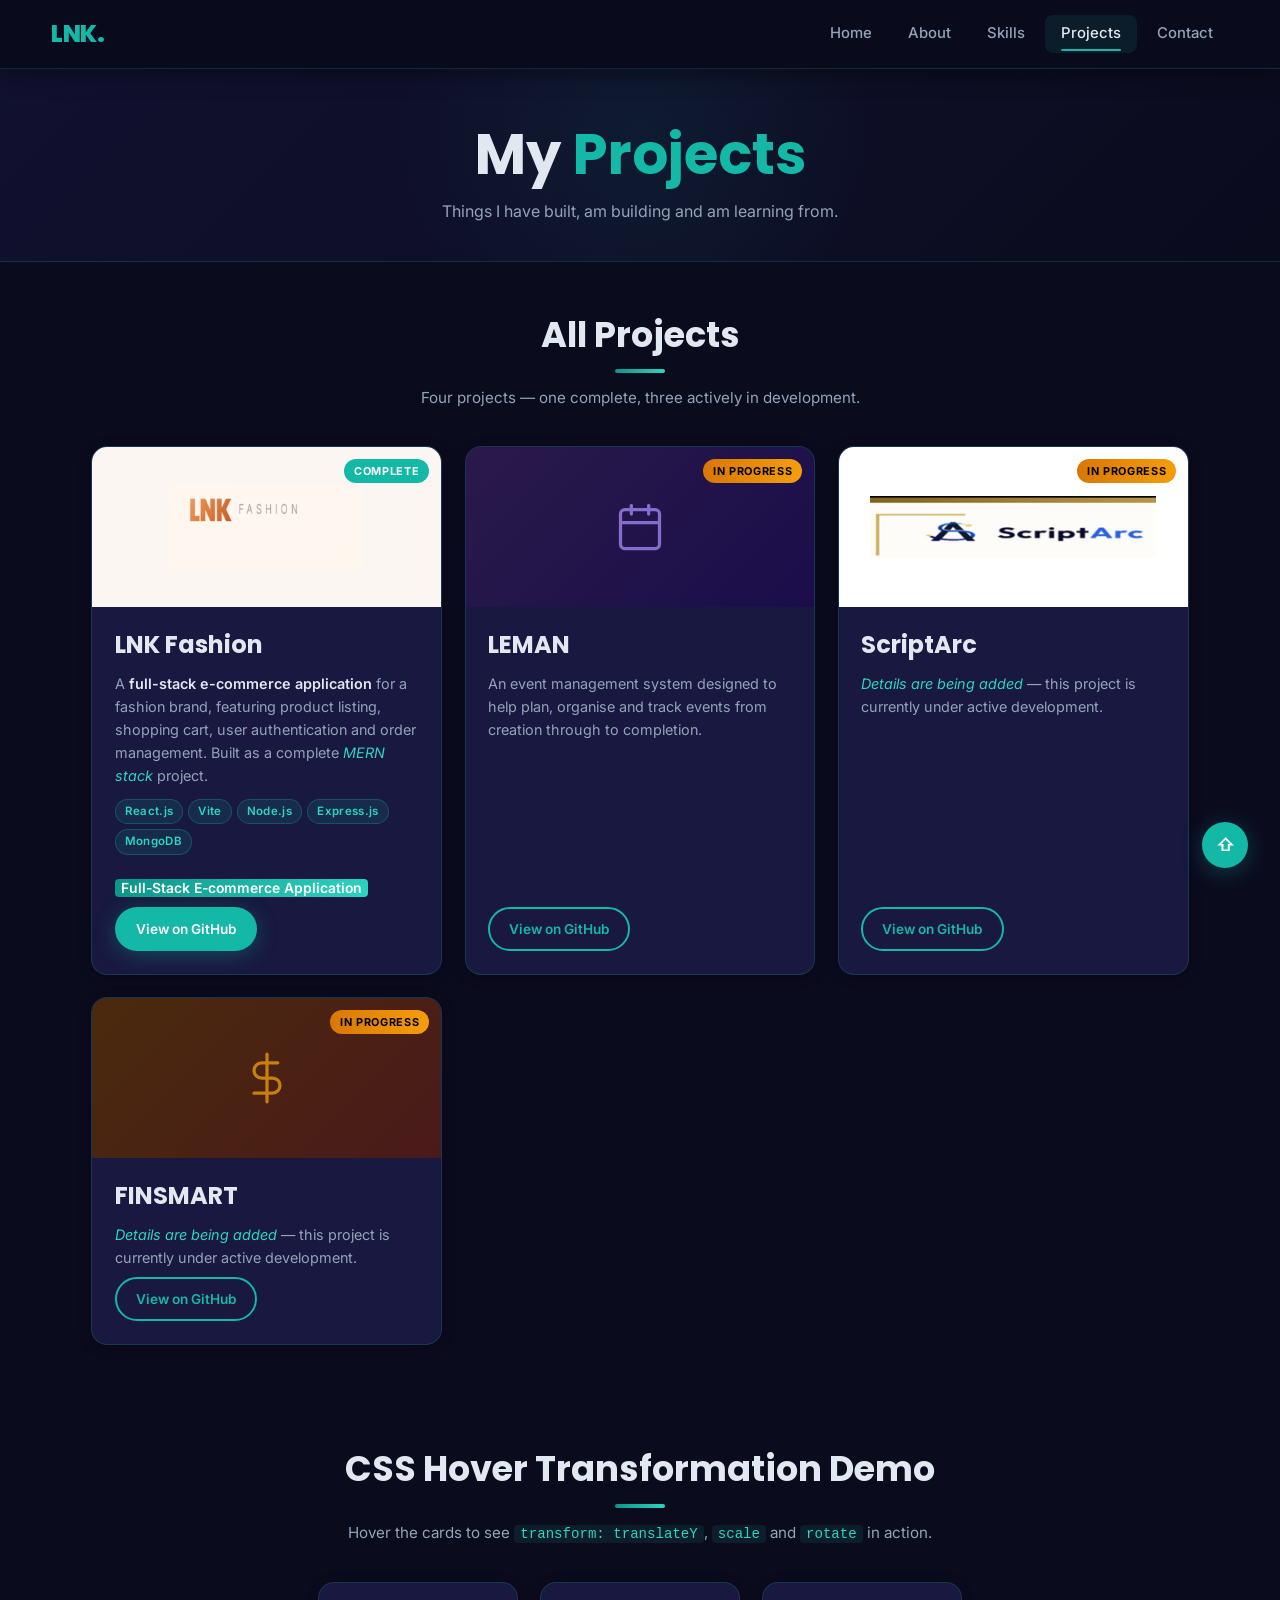
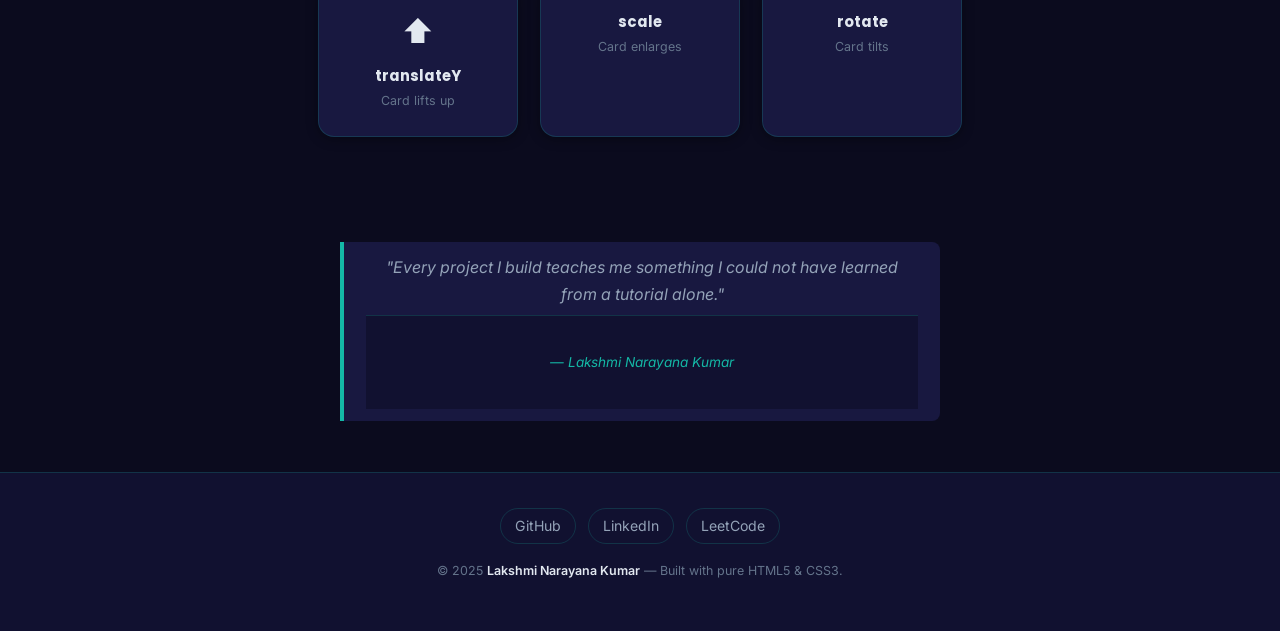
==== projects.html @ a8ada561 "Initial commit - Personal Portfolio" ====
<!DOCTYPE html>
<!-- Topic 1: HTML Structure &mdash; DOCTYPE, lang attribute -->
<html lang="en">
<head>
  <!-- Topic 1: HTML Structure &mdash; meta charset, viewport, title -->
  <meta charset="UTF-8" />
  <meta name="viewport" content="width=device-width, initial-scale=1.0" />
  <meta name="description" content="Projects by Lakshmi Narayana Kumar &mdash; LNK Fashion, LEMAN, ScriptArc, FINSMART." />
  <title>Projects | Lakshmi Narayana Kumar</title>
  <!-- Topic 6: Colors, Fonts &mdash; shared stylesheet with CSS variables & Google Fonts -->
  <link rel="stylesheet" href="css/style.css" />
</head>

<body id="top">

  <!-- Scroll progress bar (cinematic upgrade) -->
  <div class="scroll-progress-bar" id="scrollBar" aria-hidden="true"></div>

  <!-- Topic 1: HTML Structure &mdash; semantic <header> -->
  <!-- Topic 9: Navigation Bar &mdash; sticky, hover, active-page highlight -->
  <header>
    <nav class="navbar" role="navigation" aria-label="Main navigation">
      <a href="index.html" class="nav-logo">LNK.</a>
      <ul class="nav-links">
        <li><a href="index.html">Home</a></li>
        <li><a href="about.html">About</a></li>
        <li><a href="skills.html">Skills</a></li>
        <li><a href="projects.html" class="active" aria-current="page">Projects</a></li>
        <li><a href="contact.html">Contact</a></li>
      </ul>
    </nav>
  </header>

  <!-- Topic 1: HTML Structure &mdash; semantic <main> -->
  <main>

    <!-- Topic 13: CSS Animations &mdash; fade-in page hero -->
    <section class="page-hero" aria-label="Page heading">
      <!-- Topic 2: Headings &mdash; h1 -->
      <h1>My <span style="color:var(--accent);">Projects</span></h1>
      <p style="color:var(--text-secondary); max-width:500px; margin:0.5rem auto 0;">
        Things I have built, am building and am learning from.
      </p>
    </section>

    <!-- ============================================================
         Topic 10: CSS Layouts &mdash; CSS Grid for project cards
         Topic 7: Box Model &mdash; margin, padding, border, box-sizing
         Topic 11: Borders & Backgrounds &mdash; card styling, gradients
         Topic 12: Transformations & Transitions &mdash; card hover lift/scale/rotate
         Topic 8: Positioning &mdash; absolutely positioned badges
         Topic 5: Images & Multimedia &mdash; project images with alt text
         ============================================================ -->
    <section class="section" aria-labelledby="projects-heading">
      <div class="section-title">
        <!-- Topic 2: Headings &mdash; h2 -->
        <h2 id="projects-heading">All Projects</h2>
        <span class="title-bar"></span>
        <p>Four projects &mdash; one complete, three actively in development.</p>
      </div>

      <!-- Topic 10: CSS Grid &mdash; project cards -->
      <div class="projects-grid">

        <!-- ── Project 1: LNK Fashion ─────────────────────────── -->
        <!-- Topic 4: Links &mdash; id anchor for direct link from Home page -->
        <article class="project-card" id="lnk-fashion" aria-labelledby="p1-title">

          <!-- Topic 8: Positioning &mdash; position: absolute badge -->
          <span class="badge">Complete</span>

          <!-- Topic 5: Images & Multimedia &mdash; project image with alt text -->
          <!-- Topic 11: Backgrounds &mdash; LNK Fashion logo -->
          <div class="project-img-wrap bg-lnk"
               role="img"
               aria-label="LNK Fashion e-commerce project illustration">
            <img src="images/projects/lnk-fashion.png" alt="LNK Fashion Logo" class="project-logo-img" />
          </div>

          <div class="project-body">
            <!-- Topic 2: Headings &mdash; h3 card title -->
            <h3 id="p1-title">LNK Fashion</h3>

            <!-- Topic 2: Text Formatting &mdash; <strong>, <em> -->
            <p>
              A <strong>full-stack e-commerce application</strong> for a fashion
              brand, featuring product listing, shopping cart, user
              authentication and order management. Built as a complete
              <em>MERN stack</em> project.
            </p>

            <!-- Tech stack tags -->
            <div class="project-tags">
              <span class="tag">React.js</span>
              <span class="tag">Vite</span>
              <span class="tag">Node.js</span>
              <span class="tag">Express.js</span>
              <span class="tag">MongoDB</span>
            </div>

            <!-- Topic 2: Text Formatting &mdash; <mark> -->
            <p style="font-size:0.87rem; color:var(--text-muted); margin-top:0.6rem;">
              <mark>Full-Stack E-commerce Application</mark>
            </p>

            <!-- Topic 4: Links &mdash; external GitHub link -->
            <a href="https://github.com/lakshminarayanankumar7-alt"
               target="_blank"
               rel="noopener noreferrer"
               class="btn btn-primary"
               style="font-size:0.85rem; padding:0.55rem 1.2rem; margin-top:auto;">
               View on GitHub
            </a>
          </div>
        </article>

        <!-- ── Project 2: LEMAN ───────────────────────────────── -->
        <article class="project-card" id="leman" aria-labelledby="p2-title">

          <!-- Topic 8: Absolute badge &mdash; "In Progress" -->
          <span class="badge badge-progress">In Progress</span>

          <!-- Topic 5: project image with alt text, gradient placeholder -->
          <div class="project-img-wrap grad-2"
               role="img"
               aria-label="LEMAN event management system illustration">
            <!-- calendar SVG icon -->
            <svg xmlns="http://www.w3.org/2000/svg" viewBox="0 0 24 24" fill="none"
                 stroke="#a78bfa" stroke-width="1.5" stroke-linecap="round"
                 stroke-linejoin="round" width="52" height="52" aria-hidden="true">
              <rect x="3" y="4" width="18" height="18" rx="2" ry="2"/>
              <line x1="16" y1="2" x2="16" y2="6"/>
              <line x1="8" y1="2" x2="8" y2="6"/>
              <line x1="3" y1="10" x2="21" y2="10"/>
            </svg>
          </div>

          <div class="project-body">
            <!-- Topic 2: Headings &mdash; h3 -->
            <h3 id="p2-title">LEMAN</h3>
            <p>
              An event management system designed to help plan, organise and
              track events from creation through to completion.
            </p>

            <!-- Topic 4: Links &mdash; external GitHub link -->
            <a href="https://github.com/lakshminarayanankumar7-alt"
               target="_blank"
               rel="noopener noreferrer"
               class="btn btn-outline"
               style="font-size:0.85rem; padding:0.55rem 1.2rem; margin-top:auto;">
               View on GitHub
            </a>
          </div>
        </article>

        <!-- ── Project 3: ScriptArc ───────────────────────────── -->
        <article class="project-card" id="scriptarc" aria-labelledby="p3-title">

          <!-- Topic 8: Absolute badge &mdash; "In Progress" -->
          <span class="badge badge-progress">In Progress</span>

          <!-- Topic 5: project image with alt text, ScriptArc logo -->
          <div class="project-img-wrap bg-scriptarc"
               role="img"
               aria-label="ScriptArc project illustration">
            <img src="images/projects/scriptarc.png" alt="ScriptArc Logo" class="project-logo-img" />
          </div>

          <div class="project-body">
            <!-- Topic 2: Headings &mdash; h3 -->
            <h3 id="p3-title">ScriptArc</h3>
            <!-- Topic 2: Text Formatting &mdash; <em> -->
            <p>
              <em>Details are being added</em> &mdash; this project is currently
              under active development.
            </p>

            <!-- Topic 4: Links &mdash; external GitHub link -->
            <a href="https://github.com/lakshminarayanankumar7-alt"
               target="_blank"
               rel="noopener noreferrer"
               class="btn btn-outline"
               style="font-size:0.85rem; padding:0.55rem 1.2rem; margin-top:auto;">
               View on GitHub
            </a>
          </div>
        </article>

        <!-- ── Project 4: FINSMART ───────────────────────────── -->
        <article class="project-card" id="finsmart" aria-labelledby="p4-title">

          <!-- Topic 8: Absolute badge &mdash; "In Progress" -->
          <span class="badge badge-progress">In Progress</span>

          <!-- Topic 5: project image with alt text, gradient placeholder -->
          <div class="project-img-wrap grad-4"
               role="img"
               aria-label="FINSMART project illustration">
            <!-- finance / dollar SVG icon -->
            <svg xmlns="http://www.w3.org/2000/svg" viewBox="0 0 24 24" fill="none"
                 stroke="#f59e0b" stroke-width="1.5" stroke-linecap="round"
                 stroke-linejoin="round" width="52" height="52" aria-hidden="true">
              <line x1="12" y1="1" x2="12" y2="23"/>
              <path d="M17 5H9.5a3.5 3.5 0 0 0 0 7h5a3.5 3.5 0 0 1 0 7H6"/>
            </svg>
          </div>

          <div class="project-body">
            <!-- Topic 2: Headings &mdash; h3 -->
            <h3 id="p4-title">FINSMART</h3>
            <p>
              <em>Details are being added</em> &mdash; this project is currently
              under active development.
            </p>

            <!-- Topic 4: Links &mdash; external GitHub link -->
            <a href="https://github.com/lakshminarayanankumar7-alt"
               target="_blank"
               rel="noopener noreferrer"
               class="btn btn-outline"
               style="font-size:0.85rem; padding:0.55rem 1.2rem; margin-top:auto;">
               View on GitHub
            </a>
          </div>
        </article>

      </div><!-- end .projects-grid -->
    </section>

    <!-- ============================================================
         Topic 12: Transformations &mdash; hover demo section
         ============================================================ -->
    <section class="section" aria-labelledby="transform-heading">
      <div class="section-title">
        <!-- Topic 2: Headings &mdash; h2 -->
        <h2 id="transform-heading">CSS Hover Transformation Demo</h2>
        <span class="title-bar"></span>
        <p>
          Hover the cards to see
          <code>transform: translateY</code>,
          <code>scale</code> and <code>rotate</code> in action.
        </p>
      </div>

      <!-- Topic 10: Flexbox demo row -->
      <div style="display:flex; gap:1.4rem; flex-wrap:wrap; justify-content:center; margin-bottom:2rem;">

        <!-- Topic 12: translateY demo -->
        <div class="card" tabindex="0"
             style="width:200px; text-align:center; cursor:default;
                    transition: transform 0.3s ease, box-shadow 0.3s ease;"
             onmouseover="this.style.transform='translateY(-14px)'; this.style.boxShadow='0 20px 40px rgba(20,184,166,0.4)'"
             onmouseout="this.style.transform=''; this.style.boxShadow=''">
          <span style="font-size:2rem;">⬆</span>
          <!-- Topic 2: Headings &mdash; h5 -->
          <h5 style="margin-top:0.5rem;">translateY</h5>
          <!-- Topic 2: Text Formatting &mdash; <small> -->
          <small style="color:var(--text-muted);">Card lifts up</small>
        </div>

        <!-- Topic 12: scale demo -->
        <div class="card" tabindex="0"
             style="width:200px; text-align:center; cursor:default;
                    transition: transform 0.3s ease, box-shadow 0.3s ease;"
             onmouseover="this.style.transform='scale(1.1)'; this.style.boxShadow='0 20px 40px rgba(20,184,166,0.4)'"
             onmouseout="this.style.transform=''; this.style.boxShadow=''">
          <span style="font-size:2rem;"></span>
          <h5 style="margin-top:0.5rem;">scale</h5>
          <small style="color:var(--text-muted);">Card enlarges</small>
        </div>

        <!-- Topic 12: rotate demo -->
        <div class="card" tabindex="0"
             style="width:200px; text-align:center; cursor:default;
                    transition: transform 0.3s ease, box-shadow 0.3s ease;"
             onmouseover="this.style.transform='rotate(-4deg) scale(1.05)'; this.style.boxShadow='0 20px 40px rgba(20,184,166,0.4)'"
             onmouseout="this.style.transform=''; this.style.boxShadow=''">
          <span style="font-size:2rem;"></span>
          <h5 style="margin-top:0.5rem;">rotate</h5>
          <small style="color:var(--text-muted);">Card tilts</small>
        </div>

      </div>
    </section>

    <!-- ============================================================
         Topic 2: Text Formatting &mdash; blockquote
         ============================================================ -->
    <section class="section" aria-label="Project closing note" style="padding-top:0;">
      <!-- Topic 2: Text Formatting &mdash; blockquote on projects page -->
      <blockquote style="max-width:600px; margin:0 auto; text-align:center;">
        "Every project I build teaches me something I could not have learned
         from a tutorial alone."
        <footer>&mdash; Lakshmi Narayana Kumar</footer>
      </blockquote>
    </section>

  </main><!-- end main -->

  <!-- Topic 1: HTML Structure &mdash; semantic <footer> -->
  <!-- Topic 4: Links &mdash; external links with target="_blank" rel="noopener" -->
  <footer>
    <div class="footer-links">
      <a href="https://github.com/lakshminarayanankumar7-alt"
         target="_blank" rel="noopener noreferrer"> GitHub</a>
      <a href="https://www.linkedin.com/in/lakshmi-narayanan-kumar-5279a4340/"
         target="_blank" rel="noopener noreferrer"> LinkedIn</a>
      <a href="https://leetcode.com/u/Lakshmi_Narayana_Kumar/"
         target="_blank" rel="noopener noreferrer"> LeetCode</a>
    </div>
    <!-- Topic 2: Text Formatting &mdash; <small>, <strong> -->
    <p>
      <small>&copy; 2025 <strong>Lakshmi Narayana Kumar</strong>
      &mdash; Built with pure HTML5 &amp; CSS3.</small>
    </p>
  </footer>

  <!-- Topic 4: Links &mdash; in-page anchor Back to top -->
  <!-- Topic 8: Positioning &mdash; position: fixed -->
  <a href="#top" class="back-to-top" aria-label="Back to top" title="Back to top">&#8679;</a>

  <!-- Scroll progress bar script -->
  <script>
    (function () {
      var scrollBar = document.getElementById('scrollBar');
      function updateProgress() {
        var scrollTop = window.scrollY || document.documentElement.scrollTop;
        var docH = document.documentElement.scrollHeight - window.innerHeight;
        if (scrollBar) scrollBar.style.width = (docH > 0 ? (scrollTop / docH) * 100 : 0) + '%';
      }
      window.addEventListener('scroll', updateProgress, { passive: true });
      updateProgress();
    })();
  </script>

</body>
</html>
---- css/style.css ----
/* ============================================================
   PORTFOLIO - Lakshmi Narayana Kumar
   Single shared stylesheet for all 5 pages.
   Each section header maps to one of the 14 required topics.
   All special characters use HTML entities - no raw emoji bytes.
   ============================================================ */

/* ============================================================
   Topic 6: Colors, Fonts, Backgrounds
   - CSS custom properties (palette), Google Fonts import
   ============================================================ */
@import url('https://fonts.googleapis.com/css2?family=Poppins:wght@300;400;500;600;700;800&family=Inter:wght@300;400;500;600&display=swap');

:root {
  /* --- Colour Palette --- */
  --bg-primary:    #0b0b1e;
  --bg-secondary:  #111130;
  --bg-card:       #181840;
  --bg-card-hover: #1e1e4a;

  /* Accent: Teal */
  --accent:        #14b8a6;
  --accent-light:  #2dd4bf;
  --accent-dark:   #0d9488;
  --accent-glow:   rgba(20, 184, 166, 0.30);
  --accent-glow2:  rgba(20, 184, 166, 0.10);

  /* Text */
  --text-primary:   #e2e8f0;
  --text-secondary: #94a3b8;
  --text-muted:     #64748b;

  /* Borders & Shadows */
  --border:         rgba(20, 184, 166, 0.20);
  --border-hover:   rgba(20, 184, 166, 0.55);
  --shadow-sm:      0 2px 12px rgba(0, 0, 0, 0.35);
  --shadow-md:      0 8px 32px rgba(0, 0, 0, 0.45);
  --shadow-lg:      0 20px 60px rgba(0, 0, 0, 0.55);
  --shadow-accent:  0 0 32px var(--accent-glow);

  /* Spacing scale - tighter than before for better flow */
  --sp-xs:  0.4rem;
  --sp-sm:  0.75rem;
  --sp-md:  1.4rem;
  --sp-lg:  2.2rem;
  --sp-xl:  3.2rem;

  /* Radii */
  --r-sm:   8px;
  --r-md:   16px;
  --r-lg:   24px;
  --r-pill: 50px;
  --r-full: 50%;

  /* Transitions */
  --tr-fast: 0.20s ease;
  --tr-med:  0.35s ease;
  --tr-slow: 0.55s ease;

  /* Typography */
  --font-heading: 'Poppins', 'Segoe UI', Arial, sans-serif;
  --font-body:    'Inter',   'Segoe UI', Arial, sans-serif;
}

/* ============================================================
   Topic 7: Margins, Padding, Box Model
   - Global reset with box-sizing: border-box
   ============================================================ */
*,
*::before,
*::after {
  box-sizing: border-box; /* Topic 7: box-sizing border-box on every element */
  margin:  0;
  padding: 0;
}

html {
  scroll-behavior: smooth;
  font-size: 16px;
}

body {
  font-family: var(--font-body);
  background-color: var(--bg-primary);
  color: var(--text-primary);
  line-height: 1.7;
  min-height: 100vh;
  overflow-x: hidden;
}

/* ============================================================
   Topic 2: Headings, Paragraphs, Text Formatting
   ============================================================ */
h1, h2, h3, h4, h5, h6 {
  font-family: var(--font-heading);
  font-weight: 700;
  line-height: 1.25;
  color: var(--text-primary);
}

/* h1-h6 fluid sizes */
h1 { font-size: clamp(2.0rem, 5vw, 3.5rem); }
h2 { font-size: clamp(1.5rem, 3vw, 2.2rem); }
h3 { font-size: clamp(1.1rem, 2.2vw, 1.5rem); }
h4 { font-size: 1.05rem; }
h5 { font-size: 0.93rem; }
h6 { font-size: 0.80rem; color: var(--text-secondary); }

p  { margin-bottom: var(--sp-sm); color: var(--text-secondary); }
a  { color: var(--accent); text-decoration: none; transition: color var(--tr-fast); }
a:hover { color: var(--accent-light); }

/* Text formatting tags */
strong { color: var(--text-primary); font-weight: 600; }
em     { color: var(--accent-light); font-style: italic; }

mark {
  background: linear-gradient(120deg, var(--accent-dark) 0%, var(--accent-light) 100%);
  color: #fff;
  padding: 1px 6px;
  border-radius: 4px;
  font-weight: 600;
}

small { font-size: 0.78rem; color: var(--text-muted); }
sub, sup { font-size: 0.72rem; color: var(--text-secondary); }

blockquote {
  border-left: 4px solid var(--accent);
  margin: var(--sp-md) 0;
  padding: var(--sp-sm) var(--sp-md);
  background: var(--bg-card);
  border-radius: 0 var(--r-sm) var(--r-sm) 0;
  color: var(--text-secondary);
  font-style: italic;
}
blockquote footer { font-size: 0.85rem; margin-top: 6px; color: var(--accent); }

code {
  font-family: 'Courier New', monospace;
  font-size: 0.88rem;
  color: var(--accent-light);
  background: rgba(20,184,166,0.1);
  padding: 1px 6px;
  border-radius: 4px;
}

/* ============================================================
   Topic 9: Navigation Bar
   - Sticky, Flexbox layout, hover effects, active-page highlight
   ============================================================ */
.navbar {
  position: sticky;          /* Topic 8: position sticky */
  top: 0;
  z-index: 1000;
  display: flex;             /* Topic 10: Flexbox for navbar */
  align-items: center;
  justify-content: space-between;
  padding: 0.85rem var(--sp-xl);
  background: rgba(11, 11, 30, 0.92);
  backdrop-filter: blur(16px);
  -webkit-backdrop-filter: blur(16px);
  border-bottom: 1px solid var(--border);
  box-shadow: 0 2px 24px rgba(0,0,0,0.5);
}

.nav-logo {
  font-family: var(--font-heading);
  font-size: 1.5rem;
  font-weight: 800;
  color: var(--accent);
  letter-spacing: -0.5px;
  transition: color var(--tr-fast);
}
.nav-logo:hover { color: var(--accent-light); }

.nav-links {
  display: flex;             /* Topic 10: Flexbox in nav */
  list-style: none;
  gap: 4px;
  align-items: center;
}

.nav-links a {
  display: inline-block;
  color: var(--text-secondary);
  font-size: 0.93rem;
  font-weight: 500;
  padding: 0.42rem 1rem;
  border-radius: var(--r-sm);
  position: relative;        /* Topic 8: position relative for underline */
  transition: color var(--tr-fast), background var(--tr-fast);
}

/* Underline slide-in on hover */
.nav-links a::after {
  content: '';
  position: absolute;        /* Topic 8: position absolute pseudo-element */
  bottom: 2px;
  left: 50%;
  transform: translateX(-50%);
  width: 0;
  height: 2px;
  background: var(--accent);
  border-radius: 2px;
  transition: width var(--tr-med);
}

.nav-links a:hover,
.nav-links a.active {
  color: var(--text-primary);
  background: rgba(20, 184, 166, 0.10);
}

.nav-links a:hover::after,
.nav-links a.active::after {
  width: 65%;
}

/* ============================================================
   Topic 10 & 13: CSS Layouts (Flexbox) + CSS Animations
   - Hero section -- reduced min-height for better page flow
   ============================================================ */
.hero {
  display: flex;             /* Topic 10: Flexbox hero */
  align-items: center;
  justify-content: space-between;
  gap: var(--sp-xl);
  min-height: 88vh;          /* Reduced from 100vh to avoid excessive space */
  padding: var(--sp-xl);
  /* Topic 6: gradient hero background */
  background:
    radial-gradient(ellipse 85% 60% at 50% -5%, rgba(20,184,166,0.14) 0%, transparent 65%),
    linear-gradient(145deg, var(--bg-primary) 0%, #0d0d26 100%);
  position: relative;
  overflow: hidden;
}

/* Decorative floating orb (Topic 11: background gradient) */
.hero::before {
  content: '';
  position: absolute;        /* Topic 8: position absolute */
  width: 480px;
  height: 480px;
  border-radius: var(--r-full);
  background: radial-gradient(circle, rgba(20,184,166,0.07) 0%, transparent 70%);
  top: -120px;
  right: -60px;
  pointer-events: none;
  animation: pulse-orb 6s ease-in-out infinite; /* Topic 13: animation */
}

.hero-text {
  flex: 1;
  max-width: 580px;
}

.hero-greeting {
  display: inline-flex;
  align-items: center;
  gap: 8px;
  font-size: 0.95rem;
  color: var(--accent);
  font-weight: 600;
  letter-spacing: 0.15em;
  text-transform: uppercase;
  margin-bottom: var(--sp-sm);
  animation: fade-in-up 0.7s ease both; /* Topic 13 */
}

.hero-title {
  font-size: clamp(2.1rem, 5vw, 3.5rem);
  font-weight: 800;
  line-height: 1.1;
  margin-bottom: var(--sp-sm);
}

/* Topic 13: Animated name highlight */
.hero-title .name-hl {
  display: block;
  background: linear-gradient(135deg, var(--accent) 0%, #67e8f9 100%);
  -webkit-background-clip: text;
  -webkit-text-fill-color: transparent;
  background-clip: text;
  animation: fade-in-up 0.8s ease 0.25s both; /* Topic 13 */
}

.hero-role {
  font-size: clamp(0.93rem, 2vw, 1.15rem);
  color: var(--text-secondary);
  margin-bottom: var(--sp-lg);
  animation: fade-in-up 0.8s ease 0.45s both; /* Topic 13 */
}
.hero-role span { color: var(--accent-light); font-weight: 600; }

.hero-buttons {
  display: flex;             /* Topic 10: Flexbox */
  gap: var(--sp-sm);
  flex-wrap: wrap;
  animation: fade-in-up 0.8s ease 0.65s both; /* Topic 13 */
}

/* ============================================================
   Buttons - Topic 12: Transitions & Transformations
   ============================================================ */
.btn {
  display: inline-flex;
  align-items: center;
  gap: 8px;
  padding: 0.72rem 1.75rem;
  border-radius: var(--r-pill);
  font-family: var(--font-body);
  font-size: 0.93rem;
  font-weight: 600;
  cursor: pointer;
  border: 2px solid transparent;
  text-decoration: none;
  transition: all var(--tr-med); /* Topic 12 */
  white-space: nowrap;
}

.btn-primary {
  background: var(--accent);
  color: #fff;
  box-shadow: 0 4px 22px var(--accent-glow);
}
.btn-primary:hover {
  background: var(--accent-light);
  color: #fff;
  transform: translateY(-3px); /* Topic 12: translateY */
  box-shadow: 0 8px 32px var(--accent-glow);
}

.btn-outline {
  background: transparent;
  color: var(--accent);
  border-color: var(--accent);
}
.btn-outline:hover {
  background: var(--accent);
  color: #fff;
  transform: translateY(-3px); /* Topic 12 */
  box-shadow: 0 8px 32px var(--accent-glow);
}

/* ============================================================
   Topic 5: Images & Multimedia
   - Profile photo: round, framed, floating animation
   ============================================================ */
.hero-photo {
  flex-shrink: 0;
  animation: fade-in-up 0.8s ease 0.15s both; /* Topic 13 */
}

.profile-ring {
  position: relative;        /* Topic 8: position relative */
  width: 300px;
  height: 300px;
  display: flex;
  align-items: center;
  justify-content: center;
}

/* Spinning conic-gradient ring (Topic 13: animation) */
.profile-ring::before {
  content: '';
  position: absolute;        /* Topic 8: absolute */
  inset: -5px;
  border-radius: var(--r-full);
  background: conic-gradient(var(--accent), #67e8f9, var(--accent-dark), var(--accent));
  animation: spin-ring 7s linear infinite; /* Topic 13 */
  z-index: 0;
}

/* Glow layer (Topic 11: box-shadow) */
.profile-ring::after {
  content: '';
  position: absolute;        /* Topic 8: absolute */
  inset: -5px;
  border-radius: var(--r-full);
  box-shadow: 0 0 48px var(--accent-glow), 0 0 96px rgba(20,184,166,0.15);
  animation: glow-pulse 3s ease-in-out infinite; /* Topic 13 */
  z-index: 0;
}

.profile-img {
  width: 288px;
  height: 288px;
  border-radius: var(--r-full); /* Topic 11: rounded border */
  object-fit: cover;
  object-position: center top;
  position: relative;        /* Topic 8 */
  z-index: 1;
  border: 4px solid var(--bg-primary);
  animation: float 4.5s ease-in-out infinite; /* Topic 13: floating */
}

/* Smaller variant for About page */
.profile-img-sm {
  width: 220px;
  height: 220px;
  border-radius: var(--r-full);
  object-fit: cover;
  object-position: center top;
  border: 3px solid var(--accent);
  box-shadow: var(--shadow-accent);
}

/* ============================================================
   Topic 13: CSS Animations - @keyframes
   ============================================================ */
@keyframes fade-in-up {
  from { opacity: 0; transform: translateY(28px); }
  to   { opacity: 1; transform: translateY(0);    }
}

@keyframes float {
  0%, 100% { transform: translateY(0px);   }
  50%       { transform: translateY(-16px); }
}

@keyframes glow-pulse {
  0%, 100% { opacity: 0.5; transform: scale(1);    }
  50%       { opacity: 1;   transform: scale(1.04); }
}

@keyframes spin-ring {
  to { transform: rotate(360deg); }
}

@keyframes pulse-orb {
  0%, 100% { transform: scale(1);    opacity: 0.6; }
  50%       { transform: scale(1.08); opacity: 1;   }
}

@keyframes bar-grow {
  from { width: 0; }
}

@keyframes bounce-in {
  0%   { transform: scale(0.6); opacity: 0; }
  60%  { transform: scale(1.08); }
  100% { transform: scale(1); opacity: 1; }
}

@keyframes submit-pulse {
  0%, 100% { box-shadow: 0 4px 22px var(--accent-glow); }
  50%       { box-shadow: 0 4px 44px rgba(20,184,166,0.55); }
}

/* ============================================================
   Section wrapper utilities
   ============================================================ */
.section {
  padding: var(--sp-xl) var(--sp-xl);
  max-width: 1200px;
  margin: 0 auto;
}

.section-full {
  padding: var(--sp-xl) var(--sp-xl);
}

/* Topic 8: text-align centering */
.section-title {
  text-align: center;        /* Topic 8: text-align center */
  margin-bottom: var(--sp-lg);
}

.section-title h2 { display: inline-block; margin-bottom: var(--sp-xs); }

.section-title .title-bar {
  display: block;
  width: 50px;
  height: 4px;
  background: linear-gradient(90deg, var(--accent-dark), var(--accent-light));
  border-radius: 3px;
  margin: 6px auto 0;
}

.section-title p {
  margin-top: var(--sp-sm);
  color: var(--text-secondary);
  font-size: 0.95rem;
}

/* Inner-page hero banner */
.page-hero {
  /* Topic 6: gradient background */
  background: linear-gradient(135deg, var(--bg-secondary) 0%, var(--bg-primary) 100%);
  padding: var(--sp-xl) var(--sp-xl) var(--sp-lg);
  text-align: center;        /* Topic 8: text-align */
  border-bottom: 1px solid var(--border);
  position: relative;
  overflow: hidden;
}

.page-hero::before {
  content: '';
  position: absolute;        /* Topic 8: absolute */
  width: 500px;
  height: 500px;
  border-radius: var(--r-full);
  background: radial-gradient(circle, rgba(20,184,166,0.08) 0%, transparent 70%);
  top: -180px;
  left: 50%;
  transform: translateX(-50%);
  pointer-events: none;
}

.page-hero h1 { animation: fade-in-up 0.65s ease both; } /* Topic 13 */
.page-hero p  {
  animation: fade-in-up 0.65s ease 0.2s both;
  animation-fill-mode: both;
  color: var(--text-secondary);
  max-width: 500px;
  margin: 0.5rem auto 0;
}

/* Divider line */
.divider {
  height: 1px;
  border: none;
  background: linear-gradient(90deg, transparent, var(--accent), transparent);
  margin: var(--sp-lg) 0;
}

/* ============================================================
   Topic 7 & 11: Box Model + Borders & Backgrounds
   - Card component (margin, padding, border, box-shadow)
   ============================================================ */
.card {
  background: var(--bg-card);
  border: 1px solid var(--border);
  border-radius: var(--r-md);
  padding: var(--sp-md);         /* Topic 7: padding */
  margin-bottom: var(--sp-md);   /* Topic 7: margin */
  box-shadow: var(--shadow-sm);  /* Topic 11: box-shadow */
  transition: all var(--tr-med); /* Topic 12: transition */
  position: relative;            /* Topic 8: relative for badge */
  overflow: hidden;
}

.card:hover {
  transform: translateY(-5px) scale(1.01); /* Topic 12: transform */
  box-shadow: var(--shadow-md), 0 0 28px var(--accent-glow);
  border-color: var(--border-hover);
}

/* Topic 8: Absolutely positioned badge */
.badge {
  position: absolute;        /* Topic 8: position absolute */
  top: var(--sp-sm);
  right: var(--sp-sm);
  background: var(--accent);
  color: #fff;
  font-size: 0.68rem;
  font-weight: 700;
  padding: 3px 10px;
  border-radius: var(--r-pill);
  letter-spacing: 0.06em;
  text-transform: uppercase;
  animation: bounce-in 0.5s ease both; /* Topic 13 */
  z-index: 2;
}

.badge-progress {
  background: linear-gradient(90deg, #d97706, #f59e0b);
  color: #000;
}

/* ============================================================
   Topic 10: CSS Layouts - Project Cards Grid (CSS Grid)
   ============================================================ */
.projects-grid {
  display: grid;             /* Topic 10: CSS Grid */
  grid-template-columns: repeat(auto-fit, minmax(290px, 1fr));
  gap: var(--sp-md);
}

/* Project card specific */
.project-card {
  background: var(--bg-card);
  border: 1px solid var(--border);
  border-radius: var(--r-md);
  overflow: hidden;
  position: relative;        /* Topic 8: relative */
  transition: all var(--tr-med); /* Topic 12 */
  box-shadow: var(--shadow-sm);
  display: flex;
  flex-direction: column;
  height: 100%;              /* Equal height cards in grid row */
}

.project-card:hover {
  transform: translateY(-7px) scale(1.015) rotate(-0.3deg); /* Topic 12 */
  box-shadow: var(--shadow-lg), 0 0 36px var(--accent-glow);
  border-color: var(--border-hover);
}

/* Project "image" - CSS gradient placeholder (Topic 11: background gradient) */
.project-img-wrap {
  height: 160px;
  display: flex;
  align-items: center;
  justify-content: center;
  flex-shrink: 0;
  position: relative;
  overflow: hidden;
}

/* SVG icon inside project card header */
.project-img-wrap svg {
  width: 52px;
  height: 52px;
  opacity: 0.75;
}

/* Project logo images */
.project-logo-img {
  max-width: 82%;
  max-height: 85px;
  width: auto;
  height: auto;
  object-fit: contain;
  display: block;
  margin: 0 auto;
  transition: transform var(--tr-med);
}

.project-card:hover .project-logo-img {
  transform: scale(1.08);
}

/* Specific background styles for logo cards */
.project-img-wrap.bg-lnk {
  background: #fbf6f2;
}

.project-img-wrap.bg-scriptarc {
  background: #ffffff;
}

/* Gradient placeholders per project (Topic 11) */
.grad-1 { background: linear-gradient(135deg, #0f2a4a 0%, #0d4a3a 100%); }
.grad-2 { background: linear-gradient(135deg, #2a1a4a 0%, #1a0d4a 100%); }
.grad-3 { background: linear-gradient(135deg, #1a2a0d 0%, #0d2a1a 100%); }
.grad-4 { background: linear-gradient(135deg, #4a2a0d 0%, #4a1a1a 100%); }

.project-body {
  padding: var(--sp-md);    /* Topic 7: padding */
  flex: 1;
  display: flex;
  flex-direction: column;
  gap: 0.5rem;
}

.project-body h3 {
  margin-bottom: 0.25rem;
}

.project-body p {
  flex: 1;
  margin-bottom: 0;
  font-size: 0.9rem;
  line-height: 1.6;
}

.project-tags {
  display: flex;             /* Topic 10: Flexbox */
  flex-wrap: wrap;
  gap: 5px;
  margin: 0.25rem 0;
}

.tag {
  font-size: 0.72rem;
  font-weight: 600;
  color: var(--accent-light);
  background: rgba(20,184,166,0.12);
  border: 1px solid rgba(20,184,166,0.28);
  padding: 2px 9px;
  border-radius: var(--r-pill);
  letter-spacing: 0.03em;
}

/* Button at bottom of project card */
.project-body .btn {
  margin-top: auto;
  align-self: flex-start;
  font-size: 0.83rem;
  padding: 0.5rem 1.1rem;
}

/* ============================================================
   Topic 10: CSS Layouts - Skills Grid (CSS Grid)
   ============================================================ */
.skills-grid {
  display: grid;             /* Topic 10: CSS Grid */
  grid-template-columns: repeat(auto-fit, minmax(240px, 1fr));
  gap: var(--sp-md);
  margin-bottom: var(--sp-xl);
}

.skill-card {
  background: var(--bg-card);
  border: 1px solid var(--border);
  border-radius: var(--r-md);
  padding: var(--sp-md);
  transition: all var(--tr-med); /* Topic 12 */
  text-align: center;            /* Topic 8: text-align */
}

.skill-card:hover {
  transform: translateY(-6px); /* Topic 12 */
  border-color: var(--accent);
  box-shadow: 0 12px 30px var(--accent-glow);
}

.skill-icon {
  width: 48px;
  height: 48px;
  margin: 0 auto var(--sp-sm);
  display: flex;
  align-items: center;
  justify-content: center;
  background: rgba(20, 184, 166, 0.12);
  border: 1px solid var(--border);
  border-radius: var(--r-md);
  color: var(--accent);
  transition: all var(--tr-fast);
}

.skill-card:hover .skill-icon {
  background: rgba(20, 184, 166, 0.22);
  border-color: var(--accent);
  box-shadow: 0 0 16px var(--accent-glow);
}

.skill-icon img,
.skill-icon svg {
  width: 26px;
  height: 26px;
  object-fit: contain;
  transition: transform var(--tr-fast);
}

.skill-card:hover .skill-icon img,
.skill-card:hover .skill-icon svg {
  transform: scale(1.12);
}

/* Individual technology icons inside skill lists */
.tech-icon {
  width: 20px;
  height: 20px;
  object-fit: contain;
  flex-shrink: 0;
  display: inline-block;
  vertical-align: middle;
  transition: transform var(--tr-fast);
}

/* ============================================================
   Topic 3: Lists - skill lists, education list
   ============================================================ */
.skill-list {
  list-style: none;
  padding: 0;
  text-align: left;
  margin-top: var(--sp-sm);
}

.skill-list li {
  display: flex;
  align-items: center;
  gap: 12px;
  padding: 7px 8px;
  border-bottom: 1px solid var(--border);
  color: var(--text-secondary);
  font-size: 0.92rem;
  border-radius: var(--r-sm);
  transition: all var(--tr-fast);
}

.skill-list li:hover {
  background: rgba(20, 184, 166, 0.08);
  color: var(--text-primary);
  padding-left: 12px;
}

.skill-list li:hover .tech-icon {
  transform: scale(1.2);
}

.skill-list li:last-child { border-bottom: none; }

.skill-list li::before {
  display: none;
}

/* Ordered list for education (Topic 3) */
.edu-list {
  list-style: decimal;
  padding-left: 1.6rem;
  color: var(--text-secondary);
}

.edu-list li {
  padding: var(--sp-sm) 0;
  border-bottom: 1px solid var(--border);
  line-height: 1.65;
}
.edu-list li:last-child { border-bottom: none; }

/* ============================================================
   Topic 3: Tables
   - Certifications table with thead, tbody, th, td
   ============================================================ */
.table-wrap {
  overflow-x: auto;
  border-radius: var(--r-md);
  box-shadow: var(--shadow-sm);
  margin-bottom: var(--sp-lg);
}

table {
  width: 100%;
  border-collapse: collapse;
  background: var(--bg-card);
  font-size: 0.9rem;
}

thead {
  background: linear-gradient(135deg, var(--accent-dark), var(--accent));
}

thead th {
  padding: 0.9rem 1.3rem;
  text-align: left;          /* Topic 8: text-align */
  font-family: var(--font-heading);
  font-weight: 600;
  color: #fff;
  font-size: 0.8rem;
  letter-spacing: 0.06em;
  text-transform: uppercase;
}

tbody tr {
  border-bottom: 1px solid var(--border);
  transition: background var(--tr-fast); /* Topic 12 */
}

tbody tr:hover { background: rgba(20,184,166,0.07); }

tbody td {
  padding: 0.85rem 1.3rem;
  color: var(--text-secondary);
  vertical-align: middle;
}

tbody td:first-child { color: var(--text-primary); font-weight: 500; }

/* ============================================================
   Topic 8: Alignment & Positioning
   - Float demo (About page image beside text)
   ============================================================ */
.float-section .float-img {
  float: left;               /* Topic 8: float */
  width: 220px;
  height: 220px;
  border-radius: var(--r-md);
  margin: 0 var(--sp-md) var(--sp-md) 0;
  object-fit: cover;
  object-position: center top;
  border: 3px solid var(--accent);
  box-shadow: var(--shadow-accent);
}

/* Clearfix */
.float-section::after { content: ''; display: table; clear: both; }

/* ============================================================
   Topic 7: Box Model - Visual "Box Model" explanation card
   ============================================================ */
.boxmodel-card {
  position: relative;        /* Topic 8: relative */
  background: var(--bg-card);
  border: 2px dashed var(--accent);
  border-radius: var(--r-md);
  padding: var(--sp-lg);     /* Padding layer visible */
  margin: var(--sp-lg) 0;    /* Margin layer visible */
  box-shadow: var(--shadow-md);
  text-align: center;
}

.boxmodel-card .bm-label {
  position: absolute;        /* Topic 8: absolute */
  top: 8px;
  left: 14px;
  font-size: 0.72rem;
  color: var(--accent);
  font-weight: 700;
  letter-spacing: 0.1em;
  text-transform: uppercase;
}

.bm-padding {
  background: rgba(20,184,166,0.08);
  border: 1px solid var(--accent);
  border-radius: var(--r-sm);
  padding: var(--sp-sm);
  margin: var(--sp-sm);
}

.bm-border {
  border: 2px solid var(--accent-light);
  border-radius: 6px;
  padding: var(--sp-sm);
}

.bm-content {
  background: var(--bg-secondary);
  border-radius: 4px;
  padding: var(--sp-sm);
  color: var(--accent-light);
  font-weight: 600;
  font-size: 0.9rem;
}

/* ============================================================
   Topic 11: Borders & Backgrounds - Border styles demo
   ============================================================ */
.border-demo {
  display: flex;             /* Topic 10: Flexbox */
  gap: var(--sp-sm);
  flex-wrap: wrap;
  margin-bottom: var(--sp-md);
}

.b-box {
  flex: 1;
  min-width: 100px;
  padding: var(--sp-sm) var(--sp-md);
  border-radius: var(--r-sm);
  background: var(--bg-card);
  color: var(--text-secondary);
  text-align: center;        /* Topic 8 */
  font-size: 0.82rem;
  font-family: var(--font-heading);
}

.b-solid   { border: 2px solid var(--accent); }
.b-dashed  { border: 2px dashed var(--accent-light); }
.b-dotted  { border: 2px dotted #67e8f9; }
.b-double  { border: 4px double #f59e0b; }
.b-groove  { border: 4px groove var(--accent); }

/* ============================================================
   Topic 8: Positioning - Fixed "Back to top" button
   ============================================================ */
.back-to-top {
  position: fixed;           /* Topic 8: position fixed */
  bottom: 2rem;
  right: 2rem;
  z-index: 999;
  width: 46px;
  height: 46px;
  border-radius: var(--r-full);
  background: var(--accent);
  color: #fff;
  display: flex;
  align-items: center;
  justify-content: center;
  font-size: 1.1rem;
  font-weight: 700;
  box-shadow: 0 4px 22px var(--accent-glow);
  transition: all var(--tr-med); /* Topic 12 */
  text-decoration: none;
  line-height: 1;
}

.back-to-top:hover {
  background: var(--accent-light);
  color: #fff;
  transform: translateY(-5px) scale(1.1); /* Topic 12 */
  box-shadow: 0 8px 32px var(--accent-glow);
}

/* ============================================================
   Canvas wrapper (Topic 14)
   ============================================================ */
.canvas-wrap {
  background: var(--bg-card);
  border: 1px solid var(--border);
  border-radius: var(--r-md);
  padding: var(--sp-md);
  box-shadow: var(--shadow-md);
  margin-bottom: var(--sp-lg);
  overflow: hidden;
}

canvas { display: block; max-width: 100%; }

/* ============================================================
   CSS skill progress bars
   ============================================================ */
.bar-wrap { margin-bottom: 0.9rem; }
.bar-label {
  display: flex;
  justify-content: space-between;
  font-size: 0.88rem;
  color: var(--text-secondary);
  margin-bottom: 4px;
}
.bar-track {
  height: 8px;
  background: rgba(20,184,166,0.12);
  border-radius: var(--r-pill);
  overflow: hidden;
}
.bar-fill {
  height: 100%;
  background: linear-gradient(90deg, var(--accent-dark), var(--accent-light));
  border-radius: var(--r-pill);
  animation: bar-grow 1.4s ease both; /* Topic 13 */
}

/* ============================================================
   Career interest chips (Home page)
   ============================================================ */
.chips-wrap {
  display: flex;             /* Topic 10: Flexbox */
  flex-wrap: wrap;
  gap: 10px;
  margin: var(--sp-md) 0;
}

.chip {
  display: inline-flex;
  align-items: center;
  gap: 6px;
  background: rgba(20,184,166,0.08);
  border: 1px solid var(--border);
  color: var(--accent-light);
  font-size: 0.85rem;
  font-weight: 500;
  padding: 6px 15px;
  border-radius: var(--r-pill);
  transition: all var(--tr-fast); /* Topic 12 */
}

.chip:hover {
  background: var(--accent);
  color: #fff;
  border-color: var(--accent);
  transform: translateY(-2px); /* Topic 12 */
}

.chip svg {
  width: 15px;
  height: 15px;
  flex-shrink: 0;
}

/* Stat tiles */
.stats-row {
  display: flex;             /* Topic 10: Flexbox */
  flex-wrap: wrap;
  gap: var(--sp-md);
  justify-content: center;
}

.stat-tile {
  background: var(--bg-card);
  border: 1px solid var(--border);
  border-radius: var(--r-md);
  padding: var(--sp-md) var(--sp-lg);
  min-width: 140px;
  text-align: center;        /* Topic 8 */
  transition: all var(--tr-med); /* Topic 12 */
}

.stat-tile:hover {
  transform: translateY(-4px); /* Topic 12 */
  border-color: var(--border-hover);
  box-shadow: var(--shadow-md);
}

.stat-tile .num {
  display: block;
  font-size: 2rem;
  font-weight: 800;
  font-family: var(--font-heading);
  color: var(--accent);
  line-height: 1.1;
}

.stat-tile .lbl {
  font-size: 0.8rem;
  color: var(--text-muted);
  margin-top: 4px;
  display: block;
}

/* ============================================================
   Media & Video
   ============================================================ */
video, audio {
  border-radius: var(--r-md); /* Topic 11: rounded border */
  max-width: 100%;
  display: block;
  margin: var(--sp-md) auto;
  box-shadow: var(--shadow-md);
}

/* ============================================================
   Contact form
   ============================================================ */
.contact-form {
  background: var(--bg-card);
  border: 1px solid var(--border);
  border-radius: var(--r-lg);
  padding: var(--sp-lg);     /* Topic 7: padding */
  box-shadow: var(--shadow-md);
}

.form-group { margin-bottom: var(--sp-md); } /* Topic 7: margin */

.form-group label {
  display: block;
  margin-bottom: 6px;
  font-weight: 500;
  font-size: 0.9rem;
  color: var(--text-primary);
}

.form-group input,
.form-group textarea {
  width: 100%;
  padding: 0.85rem 1.2rem;   /* Topic 7: padding */
  background: var(--bg-secondary);
  border: 1px solid var(--border);
  border-radius: var(--r-sm);
  color: var(--text-primary);
  font-family: var(--font-body);
  font-size: 0.93rem;
  outline: none;
  transition: border-color var(--tr-fast), box-shadow var(--tr-fast); /* Topic 12 */
}

.form-group input:focus,
.form-group textarea:focus {
  border-color: var(--accent);
  box-shadow: 0 0 0 3px var(--accent-glow);
}

.form-group textarea { resize: vertical; min-height: 140px; }

/* Submit button full-width + pulse */
.btn-submit {
  width: 100%;
  justify-content: center;
  font-size: 1rem;
  padding: 0.95rem;
  animation: submit-pulse 2.8s ease-in-out infinite; /* Topic 13 */
}

/* ============================================================
   Social link cards
   ============================================================ */
.social-links {
  display: grid;             /* Topic 10: CSS Grid */
  grid-template-columns: repeat(auto-fit, minmax(200px, 1fr));
  gap: var(--sp-sm);
}

.social-link {
  display: flex;
  align-items: center;
  gap: 12px;
  background: var(--bg-card);
  border: 1px solid var(--border);
  border-radius: var(--r-md);
  padding: 1rem 1.3rem;
  color: var(--text-secondary);
  text-decoration: none;
  transition: all var(--tr-med); /* Topic 12 */
  min-width: 0;
  overflow: hidden;
}

.social-link > div {
  min-width: 0;
  flex: 1;
}

.social-link small {
  display: block;
  overflow-wrap: break-word;
  word-break: break-all;
}

.social-link:hover {
  border-color: var(--border-hover);
  color: var(--text-primary);
  transform: translateX(5px); /* Topic 12 */
  background: rgba(20,184,166,0.06);
}

.social-link .s-icon {
  width: 40px;
  height: 40px;
  border-radius: var(--r-sm);
  background: rgba(20,184,166,0.12);
  display: flex;
  align-items: center;
  justify-content: center;
  flex-shrink: 0;
  color: var(--accent);
}

.social-link .s-icon svg { width: 20px; height: 20px; }

/* ============================================================
   Footer
   ============================================================ */
footer {
  background: var(--bg-secondary);
  border-top: 1px solid var(--border);
  padding: var(--sp-lg) var(--sp-xl);
  text-align: center;        /* Topic 8: text-align */
}

.footer-links {
  display: flex;             /* Topic 10: Flexbox */
  justify-content: center;
  gap: var(--sp-sm);
  flex-wrap: wrap;
  margin-bottom: var(--sp-sm);
}

.footer-links a {
  display: inline-flex;
  align-items: center;
  gap: 6px;
  color: var(--text-secondary);
  font-size: 0.88rem;
  padding: 5px 14px;
  border: 1px solid var(--border);
  border-radius: var(--r-pill);
  transition: all var(--tr-fast); /* Topic 12 */
}

.footer-links a svg { width: 15px; height: 15px; }

.footer-links a:hover {
  color: var(--accent-light);
  border-color: var(--border-hover);
  background: rgba(20,184,166,0.08);
}

/* Misc utility */
.text-center { text-align: center; }
.text-accent  { color: var(--accent); }
.mb-md        { margin-bottom: var(--sp-md); }
.mb-lg        { margin-bottom: var(--sp-lg); }
.mt-md        { margin-top: var(--sp-md); }
.hl-box {
  background: rgba(20,184,166,0.07);
  border: 1px solid var(--border);
  border-radius: var(--r-md);
  padding: var(--sp-md);
}

/* Contact layout - two-column on desktop */
.contact-layout {
  display: grid;             /* Topic 10: CSS Grid */
  grid-template-columns: 1fr 1fr;
  gap: 2.4rem;
  align-items: start;
}

/* ============================================================
   Topic 10: Media Queries - Responsive Design
   ============================================================ */

/* Tablet - max 900px */
@media (max-width: 900px) {
  .hero {
    flex-direction: column;
    text-align: center;
    padding: var(--sp-lg) var(--sp-md);
    min-height: auto;
    padding-top: 3rem;
    padding-bottom: 3rem;
    gap: var(--sp-lg);
  }

  .hero-buttons { justify-content: center; }

  .profile-ring { width: 230px; height: 230px; }
  .profile-img  { width: 220px; height: 220px; }

  .navbar { padding: 0.75rem var(--sp-md); }

  .section, .section-full { padding: var(--sp-lg) var(--sp-md); }

  /* Clear float on tablet */
  .float-section .float-img {
    float: none;
    width: 100%;
    height: 220px;
    margin: 0 0 var(--sp-md) 0;
  }

  .contact-layout { grid-template-columns: 1fr; }
}

/* Mobile - max 600px */
@media (max-width: 600px) {
  .nav-links { gap: 1px; }
  .nav-links a { padding: 0.35rem 0.45rem; font-size: 0.78rem; }
  .nav-logo { font-size: 1.1rem; }
  .navbar { padding: 0.6rem var(--sp-sm); }

  .projects-grid,
  .skills-grid,
  .social-links { grid-template-columns: 1fr; }

  .hero-title { font-size: 1.9rem; }
  .btn { padding: 0.65rem 1.3rem; font-size: 0.87rem; }

  .stats-row { gap: var(--sp-sm); }
  .stat-tile { min-width: 115px; padding: var(--sp-sm); }

  .contact-form { padding: var(--sp-md); }
  footer { padding: var(--sp-md); }

  .border-demo { flex-direction: column; }
  .b-box { min-width: unset; }

  .back-to-top { bottom: 1.2rem; right: 1.2rem; width: 42px; height: 42px; }
}

/* ============================================================
   CINEMATIC UPGRADE — New additions below
   All additions are purely additive; no existing rules changed.
   ============================================================ */

/* ---- Scroll Progress Bar ---------------------------------- */
.scroll-progress-bar {
  position: fixed;
  top: 0;
  left: 0;
  width: 0%;
  height: 3px;
  background: linear-gradient(90deg, var(--accent-dark), var(--accent-light), #67e8f9);
  z-index: 2000;
  transition: width 0.08s linear;
  box-shadow: 0 0 10px var(--accent-glow);
}

/* ---- Hero photo cinematic fade on scroll ------------------ */
#hero-photo-wrap {
  transition: opacity 0.3s ease, transform 0.3s ease;
  will-change: opacity, transform;
}

/* ---- Scroll-triggered reveal ------------------------------ */
.reveal {
  opacity: 0;
  transform: translateY(32px);
  transition: opacity 0.6s ease, transform 0.6s ease;
}
.reveal.visible {
  opacity: 1;
  transform: translateY(0);
}

/* ---- Chip stagger animation ------------------------------- */
@keyframes chip-in {
  from { opacity: 0; transform: translateY(16px) scale(0.92); }
  to   { opacity: 1; transform: translateY(0)   scale(1);    }
}
.chip-anim {
  opacity: 0;
  animation: chip-in 0.5s ease both;
}

/* ---- Scroll-down bounce arrow ----------------------------- */
.scroll-hint {
  position: absolute;
  bottom: 1.8rem;
  left: 50%;
  transform: translateX(-50%);
  display: flex;
  flex-direction: column;
  align-items: center;
  gap: 4px;
  color: var(--accent);
  font-size: 0.72rem;
  letter-spacing: 0.12em;
  text-transform: uppercase;
  opacity: 0.7;
  animation: bounce-scroll 1.8s ease-in-out infinite;
}
@keyframes bounce-scroll {
  0%, 100% { transform: translateX(-50%) translateY(0); }
  50%       { transform: translateX(-50%) translateY(8px); }
}
.scroll-hint svg { width: 20px; height: 20px; }

/* ---- About — Vertical Timeline ---------------------------- */
.timeline {
  position: relative;
  padding-left: 2.4rem;
  max-width: 760px;
  margin: 0 auto var(--sp-xl);
}

.timeline::before {
  content: '';
  position: absolute;
  left: 10px;
  top: 0;
  bottom: 0;
  width: 2px;
  background: linear-gradient(to bottom, var(--accent-dark), var(--accent-light), transparent);
  border-radius: 2px;
}

.timeline-item {
  position: relative;
  margin-bottom: var(--sp-lg);
  opacity: 0;
  transform: translateX(-20px);
  transition: opacity 0.6s ease, transform 0.6s ease;
}
.timeline-item.visible {
  opacity: 1;
  transform: translateX(0);
}

/* Circle dot on timeline */
.timeline-item::before {
  content: '';
  position: absolute;
  left: -2.0rem;
  top: 6px;
  width: 14px;
  height: 14px;
  border-radius: 50%;
  background: var(--accent);
  border: 3px solid var(--bg-primary);
  box-shadow: 0 0 10px var(--accent-glow);
  transition: transform 0.3s ease, box-shadow 0.3s ease;
}
.timeline-item:hover::before {
  transform: scale(1.3);
  box-shadow: 0 0 20px var(--accent-glow);
}

.tl-year {
  display: inline-block;
  font-size: 0.72rem;
  font-weight: 700;
  letter-spacing: 0.12em;
  text-transform: uppercase;
  color: var(--accent);
  background: rgba(20,184,166,0.1);
  border: 1px solid var(--border);
  padding: 2px 10px;
  border-radius: var(--r-pill);
  margin-bottom: 6px;
}

.tl-title {
  font-family: var(--font-heading);
  font-weight: 700;
  font-size: 1.05rem;
  color: var(--text-primary);
  margin-bottom: 4px;
}

.tl-body {
  color: var(--text-secondary);
  font-size: 0.9rem;
  line-height: 1.65;
  margin: 0;
}

/* ---- Unit 1 Learning Cards ------------------------------- */
.unit1-section {
  background: rgba(20,184,166,0.02);
  border-top: 1px solid var(--border);
  border-bottom: 1px solid var(--border);
}

.unit1-chapter {
  margin-bottom: var(--sp-xl);
}

.unit1-chapter-title {
  font-family: var(--font-heading);
  font-size: 1.05rem;
  font-weight: 700;
  color: var(--accent);
  margin-bottom: var(--sp-md);
  display: flex;
  align-items: center;
  gap: 10px;
  padding-bottom: 10px;
  border-bottom: 1px solid var(--border);
}
.unit1-chapter-title svg {
  width: 20px;
  height: 20px;
  flex-shrink: 0;
}

.unit1-grid {
  display: grid;
  grid-template-columns: repeat(auto-fit, minmax(260px, 1fr));
  gap: var(--sp-sm);
}

.unit1-card {
  background: var(--bg-card);
  border: 1px solid var(--border);
  border-radius: var(--r-md);
  overflow: hidden;
  cursor: pointer;
  transition: border-color var(--tr-fast), box-shadow var(--tr-fast), transform var(--tr-fast);
  outline: none;
}
.unit1-card:hover,
.unit1-card:focus-visible {
  border-color: var(--border-hover);
  box-shadow: 0 6px 24px var(--accent-glow2);
  transform: translateY(-3px);
}
.unit1-card:focus-visible {
  box-shadow: 0 0 0 3px var(--accent-glow);
}

.unit1-card-header {
  display: flex;
  align-items: center;
  gap: 10px;
  padding: 0.9rem 1.1rem;
  font-weight: 600;
  font-size: 0.88rem;
  color: var(--text-primary);
  user-select: none;
}
.unit1-card-header .u1-icon {
  width: 22px;
  height: 22px;
  object-fit: contain;
  flex-shrink: 0;
}
.unit1-card-header .u1-label {
  flex: 1;
}
.u1-toggle {
  font-size: 1.1rem;
  font-weight: 700;
  color: var(--accent);
  transition: transform var(--tr-fast);
  flex-shrink: 0;
  line-height: 1;
}
.unit1-card.expanded .u1-toggle {
  transform: rotate(45deg);
}

.unit1-card-body {
  max-height: 0;
  overflow: hidden;
  transition: max-height 0.4s ease, padding 0.3s ease;
  padding: 0 1.1rem;
  border-top: 0px solid var(--border);
}
.unit1-card.expanded .unit1-card-body {
  max-height: 300px;
  padding: 0.8rem 1.1rem 1rem;
  border-top: 1px solid var(--border);
}
.unit1-card-body p {
  font-size: 0.87rem;
  color: var(--text-secondary);
  line-height: 1.65;
  margin: 0;
}

/* ---- Responsive additions --------------------------------- */
@media (max-width: 600px) {
  .unit1-grid { grid-template-columns: 1fr; }
  .timeline { padding-left: 1.8rem; }
}

/* ---- prefers-reduced-motion ------------------------------- */
@media (prefers-reduced-motion: reduce) {
  *,
  *::before,
  *::after {
    animation-duration: 0.01ms !important;
    animation-iteration-count: 1 !important;
    transition-duration: 0.01ms !important;
  }
  .reveal,
  .timeline-item,
  .chip-anim {
    opacity: 1;
    transform: none;
  }
  #hero-photo-wrap {
    opacity: 1 !important;
    transform: none !important;
  }
  .scroll-hint { display: none; }
}
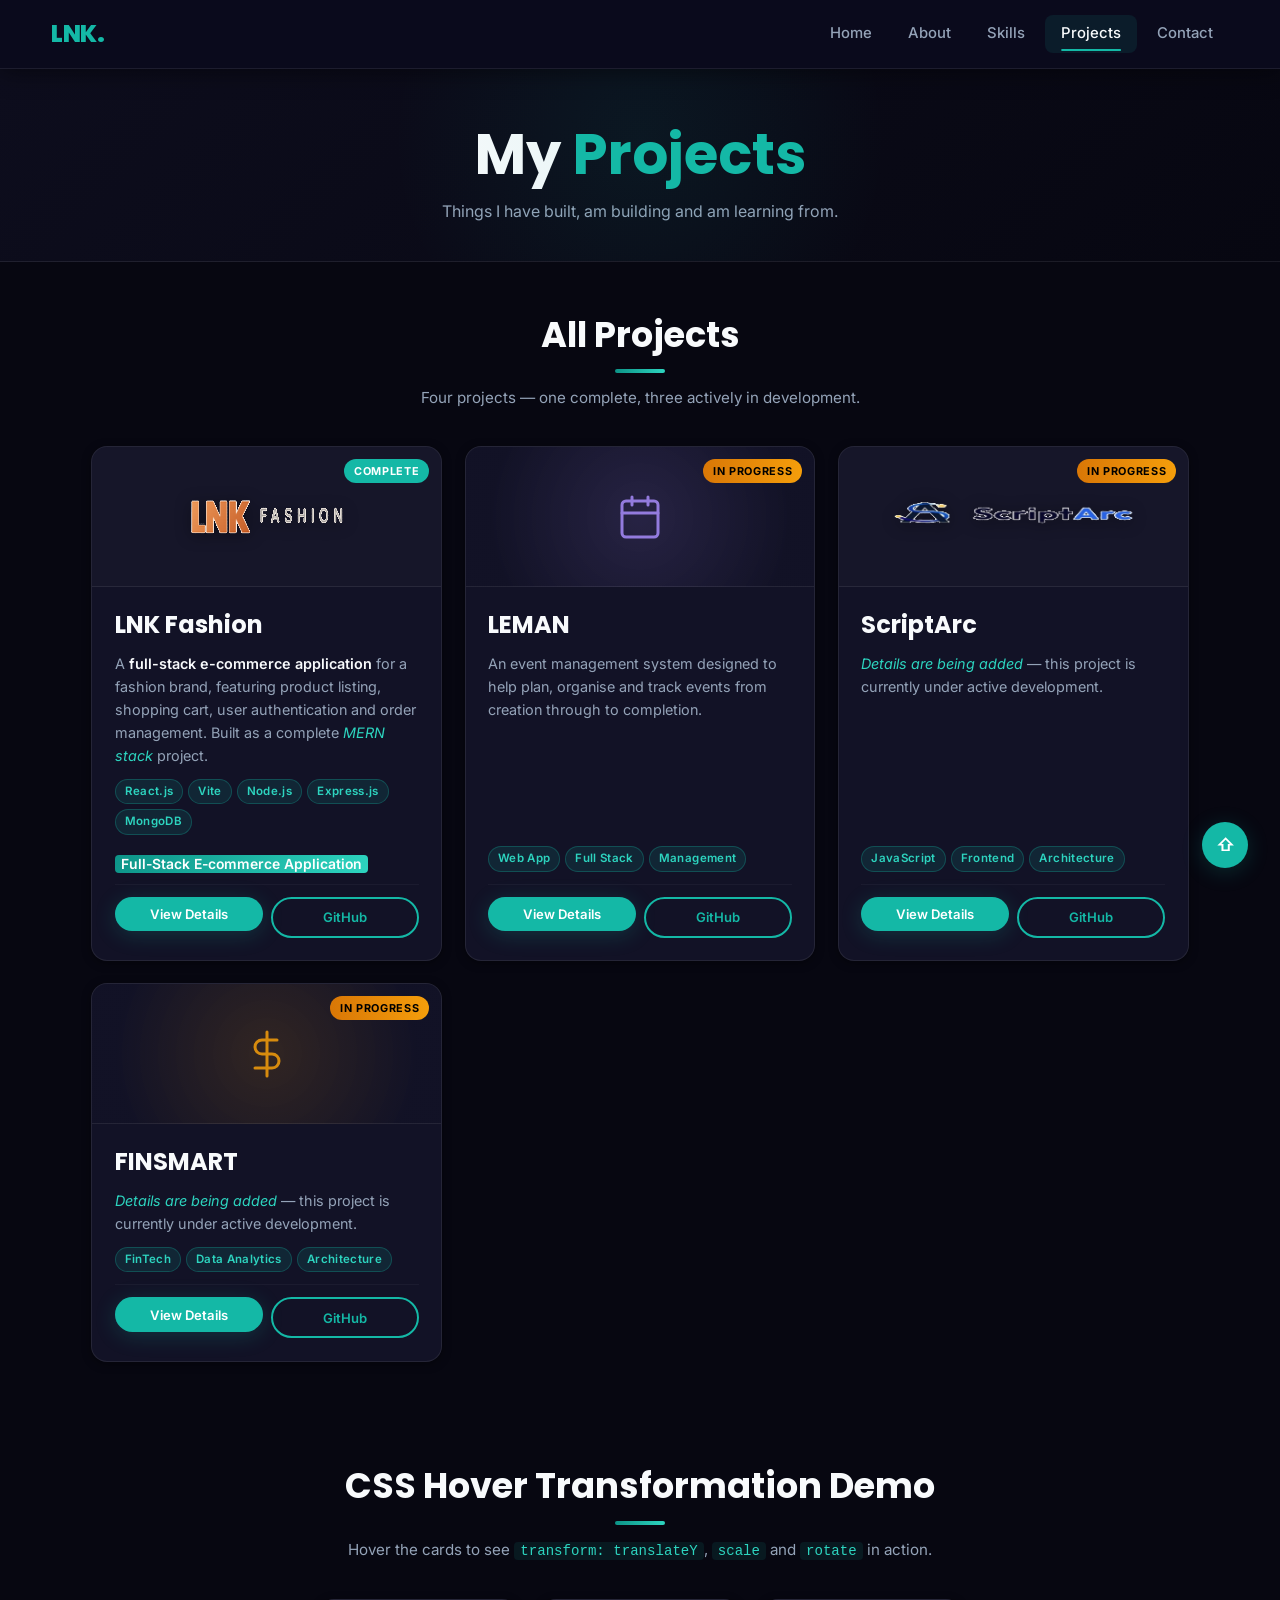
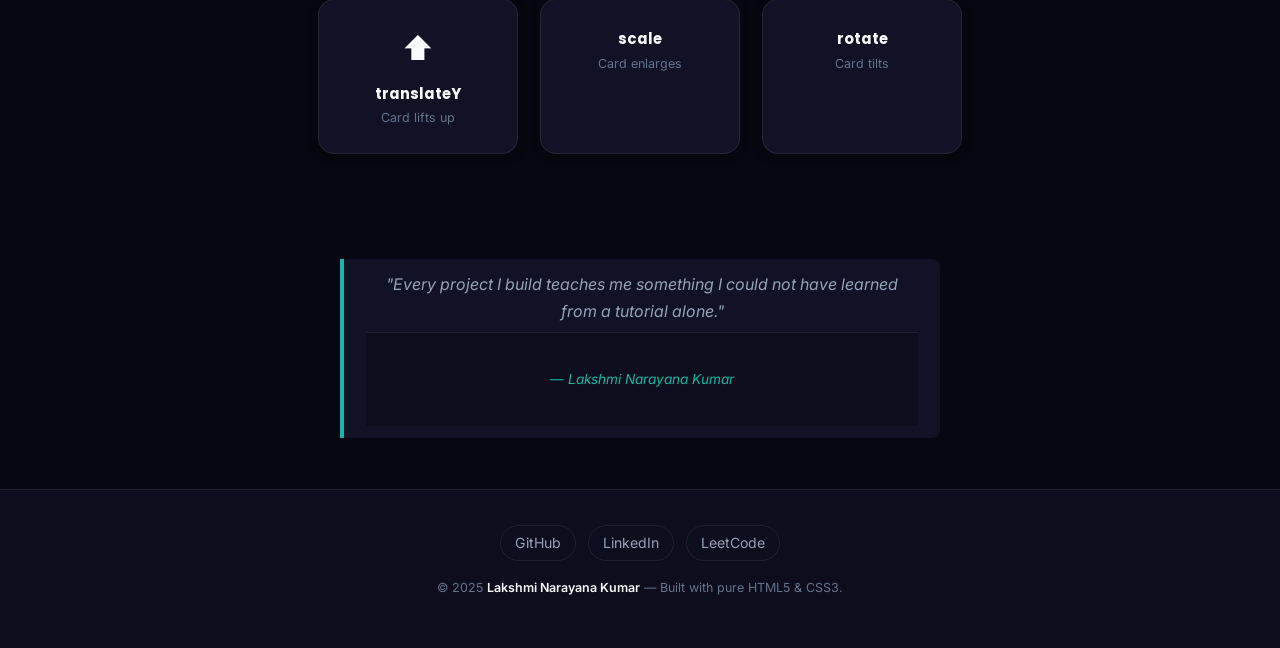
==== commit a7544ccf: "Update backend project" ====
--- a/projects.html
+++ b/projects.html
@@ -69,9 +69,9 @@
           <!-- Topic 8: Positioning &mdash; position: absolute badge -->
           <span class="badge">Complete</span>
 
-          <!-- Topic 5: Images & Multimedia &mdash; project image with alt text -->
-          <!-- Topic 11: Backgrounds &mdash; LNK Fashion logo -->
-          <div class="project-img-wrap bg-lnk"
+          <!-- Topic 5: Images & Multimedia &mdash; transparent logo -->
+          <!-- Topic 11: Backgrounds -->
+          <div class="project-img-wrap"
                role="img"
                aria-label="LNK Fashion e-commerce project illustration">
             <img src="images/projects/lnk-fashion.png" alt="LNK Fashion Logo" class="project-logo-img" />
@@ -99,18 +99,22 @@
             </div>
 
             <!-- Topic 2: Text Formatting &mdash; <mark> -->
-            <p style="font-size:0.87rem; color:var(--text-muted); margin-top:0.6rem;">
+            <p style="font-size:0.87rem; color:var(--text-muted); margin-top:0.4rem;">
               <mark>Full-Stack E-commerce Application</mark>
             </p>
 
-            <!-- Topic 4: Links &mdash; external GitHub link -->
-            <a href="https://github.com/lakshminarayanankumar7-alt"
-               target="_blank"
-               rel="noopener noreferrer"
-               class="btn btn-primary"
-               style="font-size:0.85rem; padding:0.55rem 1.2rem; margin-top:auto;">
-               View on GitHub
-            </a>
+            <!-- Action buttons -->
+            <div class="project-actions">
+              <button type="button" class="btn btn-primary btn-modal-trigger" data-project="lnk-fashion">
+                View Details
+              </button>
+              <a href="https://github.com/lakshminarayanankumar7-alt"
+                 target="_blank"
+                 rel="noopener noreferrer"
+                 class="btn btn-outline">
+                 GitHub
+              </a>
+            </div>
           </div>
         </article>
 
@@ -127,7 +131,7 @@
             <!-- calendar SVG icon -->
             <svg xmlns="http://www.w3.org/2000/svg" viewBox="0 0 24 24" fill="none"
                  stroke="#a78bfa" stroke-width="1.5" stroke-linecap="round"
-                 stroke-linejoin="round" width="52" height="52" aria-hidden="true">
+                 stroke-linejoin="round" width="48" height="48" aria-hidden="true">
               <rect x="3" y="4" width="18" height="18" rx="2" ry="2"/>
               <line x1="16" y1="2" x2="16" y2="6"/>
               <line x1="8" y1="2" x2="8" y2="6"/>
@@ -143,14 +147,24 @@
               track events from creation through to completion.
             </p>
 
-            <!-- Topic 4: Links &mdash; external GitHub link -->
-            <a href="https://github.com/lakshminarayanankumar7-alt"
-               target="_blank"
-               rel="noopener noreferrer"
-               class="btn btn-outline"
-               style="font-size:0.85rem; padding:0.55rem 1.2rem; margin-top:auto;">
-               View on GitHub
-            </a>
+            <div class="project-tags">
+              <span class="tag">Web App</span>
+              <span class="tag">Full Stack</span>
+              <span class="tag">Management</span>
+            </div>
+
+            <!-- Action buttons -->
+            <div class="project-actions">
+              <button type="button" class="btn btn-primary btn-modal-trigger" data-project="leman">
+                View Details
+              </button>
+              <a href="https://github.com/lakshminarayanankumar7-alt"
+                 target="_blank"
+                 rel="noopener noreferrer"
+                 class="btn btn-outline">
+                 GitHub
+              </a>
+            </div>
           </div>
         </article>
 
@@ -161,7 +175,7 @@
           <span class="badge badge-progress">In Progress</span>
 
           <!-- Topic 5: project image with alt text, ScriptArc logo -->
-          <div class="project-img-wrap bg-scriptarc"
+          <div class="project-img-wrap"
                role="img"
                aria-label="ScriptArc project illustration">
             <img src="images/projects/scriptarc.png" alt="ScriptArc Logo" class="project-logo-img" />
@@ -176,14 +190,24 @@
               under active development.
             </p>
 
-            <!-- Topic 4: Links &mdash; external GitHub link -->
-            <a href="https://github.com/lakshminarayanankumar7-alt"
-               target="_blank"
-               rel="noopener noreferrer"
-               class="btn btn-outline"
-               style="font-size:0.85rem; padding:0.55rem 1.2rem; margin-top:auto;">
-               View on GitHub
-            </a>
+            <div class="project-tags">
+              <span class="tag">JavaScript</span>
+              <span class="tag">Frontend</span>
+              <span class="tag">Architecture</span>
+            </div>
+
+            <!-- Action buttons -->
+            <div class="project-actions">
+              <button type="button" class="btn btn-primary btn-modal-trigger" data-project="scriptarc">
+                View Details
+              </button>
+              <a href="https://github.com/lakshminarayanankumar7-alt"
+                 target="_blank"
+                 rel="noopener noreferrer"
+                 class="btn btn-outline">
+                 GitHub
+              </a>
+            </div>
           </div>
         </article>
 
@@ -200,7 +224,7 @@
             <!-- finance / dollar SVG icon -->
             <svg xmlns="http://www.w3.org/2000/svg" viewBox="0 0 24 24" fill="none"
                  stroke="#f59e0b" stroke-width="1.5" stroke-linecap="round"
-                 stroke-linejoin="round" width="52" height="52" aria-hidden="true">
+                 stroke-linejoin="round" width="48" height="48" aria-hidden="true">
               <line x1="12" y1="1" x2="12" y2="23"/>
               <path d="M17 5H9.5a3.5 3.5 0 0 0 0 7h5a3.5 3.5 0 0 1 0 7H6"/>
             </svg>
@@ -214,14 +238,24 @@
               under active development.
             </p>
 
-            <!-- Topic 4: Links &mdash; external GitHub link -->
-            <a href="https://github.com/lakshminarayanankumar7-alt"
-               target="_blank"
-               rel="noopener noreferrer"
-               class="btn btn-outline"
-               style="font-size:0.85rem; padding:0.55rem 1.2rem; margin-top:auto;">
-               View on GitHub
-            </a>
+            <div class="project-tags">
+              <span class="tag">FinTech</span>
+              <span class="tag">Data Analytics</span>
+              <span class="tag">Architecture</span>
+            </div>
+
+            <!-- Action buttons -->
+            <div class="project-actions">
+              <button type="button" class="btn btn-primary btn-modal-trigger" data-project="finsmart">
+                View Details
+              </button>
+              <a href="https://github.com/lakshminarayanankumar7-alt"
+                 target="_blank"
+                 rel="noopener noreferrer"
+                 class="btn btn-outline">
+                 GitHub
+              </a>
+            </div>
           </div>
         </article>
 
@@ -320,7 +354,38 @@
   <!-- Topic 8: Positioning &mdash; position: fixed -->
   <a href="#top" class="back-to-top" aria-label="Back to top" title="Back to top">&#8679;</a>
 
-  <!-- Scroll progress bar script -->
+  <!-- ============================================================
+       Accessible Project Details Modal Dialog
+       ============================================================ -->
+  <div id="projectModal" class="modal-overlay" role="dialog" aria-modal="true" aria-labelledby="modalTitle" aria-hidden="true" tabindex="-1">
+    <div class="modal-dialog">
+      <button type="button" class="modal-close-btn" id="modalCloseBtn" aria-label="Close dialog">&times;</button>
+      <div class="modal-header">
+        <div id="modalLogoWrap"></div>
+        <div class="modal-title-group">
+          <h3 id="modalTitle">Project Title</h3>
+          <span id="modalBadge" class="modal-badge badge">Status</span>
+        </div>
+      </div>
+      <div class="modal-body">
+        <p id="modalDesc"></p>
+        <h4>Key Technical Highlights</h4>
+        <ul id="modalHighlights"></ul>
+        <h4>Technology Stack</h4>
+        <div id="modalTags" class="project-tags"></div>
+      </div>
+      <div class="modal-footer">
+        <a id="modalGithubLink" href="https://github.com/lakshminarayanankumar7-alt" target="_blank" rel="noopener noreferrer" class="btn btn-primary">
+          <svg xmlns="http://www.w3.org/2000/svg" viewBox="0 0 24 24" fill="currentColor" width="16" height="16" aria-hidden="true">
+            <path d="M12 0c-6.626 0-12 5.373-12 12 0 5.302 3.438 9.8 8.207 11.387.599.111.793-.261.793-.577v-2.234c-3.338.726-4.033-1.416-4.033-1.416-.546-1.387-1.333-1.756-1.333-1.756-1.089-.745.083-.729.083-.729 1.205.084 1.839 1.237 1.839 1.237 1.07 1.834 2.807 1.304 3.492.997.107-.775.418-1.305.762-1.604-2.665-.305-5.467-1.334-5.467-5.931 0-1.311.469-2.381 1.236-3.221-.124-.303-.535-1.524.117-3.176 0 0 1.008-.322 3.301 1.23.957-.266 1.983-.399 3.003-.404 1.02.005 2.047.138 3.006.404 2.291-1.552 3.297-1.23 3.297-1.23.653 1.653.242 2.874.118 3.176.77.84 1.235 1.911 1.235 3.221 0 4.609-2.807 5.624-5.479 5.921.43.372.823 1.102.823 2.222v3.293c0 .319.192.694.801.576 4.765-1.589 8.199-6.086 8.199-11.386 0-6.627-5.373-12-12-12z"/>
+          </svg>
+          View on GitHub
+        </a>
+      </div>
+    </div>
+  </div>
+
+  <!-- Scroll progress bar script & Modal Controller -->
   <script>
     (function () {
       var scrollBar = document.getElementById('scrollBar');
@@ -331,6 +396,134 @@
       }
       window.addEventListener('scroll', updateProgress, { passive: true });
       updateProgress();
+
+      /* Project data */
+      var projectData = {
+        'lnk-fashion': {
+          title: 'LNK Fashion',
+          badge: 'Complete',
+          badgeClass: 'badge',
+          logoHtml: '<img src="images/projects/lnk-fashion.png" alt="LNK Fashion Logo" class="modal-logo" />',
+          desc: 'A full-featured full-stack e-commerce application developed as a complete MERN stack platform. Enables comprehensive online clothing retail with dynamic catalogue discovery, interactive shopping bag, user authentication, and order workflows.',
+          highlights: [
+            'End-to-end MERN architecture (React.js, Node.js, Express.js, MongoDB)',
+            'Modular RESTful API design with structured data validation',
+            'Full client-side state handling for shopping cart and user sessions',
+            'Responsive product gallery with responsive layout for mobile and desktop'
+          ],
+          tags: ['React.js', 'Vite', 'Node.js', 'Express.js', 'MongoDB', 'REST API']
+        },
+        'leman': {
+          title: 'LEMAN',
+          badge: 'In Progress',
+          badgeClass: 'badge badge-progress',
+          logoHtml: '<svg xmlns="http://www.w3.org/2000/svg" viewBox="0 0 24 24" fill="none" stroke="#a78bfa" stroke-width="1.5" stroke-linecap="round" stroke-linejoin="round" width="44" height="44"><rect x="3" y="4" width="18" height="18" rx="2"/><line x1="16" y1="2" x2="16" y2="6"/><line x1="8" y1="2" x2="8" y2="6"/><line x1="3" y1="10" x2="21" y2="10"/></svg>',
+          desc: 'An Event Management System engineered to organize, track, and manage events from inception to closure. Focused on college initiatives, campus festivals, and startup showcases.',
+          highlights: [
+            'Event scheduling, track assignment, and agenda monitoring',
+            'Centralized participant registration and role-based access management',
+            'Real-time status tracking for venues, coordinators, and schedules'
+          ],
+          tags: ['Web Application', 'Event Management', 'Full Stack', 'Database Design']
+        },
+        'scriptarc': {
+          title: 'ScriptArc',
+          badge: 'In Progress',
+          badgeClass: 'badge badge-progress',
+          logoHtml: '<img src="images/projects/scriptarc.png" alt="ScriptArc Logo" class="modal-logo" />',
+          desc: 'An interactive developer utility and web application under active design and development. Explores modern frontend architecture, developer ergonomics, and reactive UI patterns.',
+          highlights: [
+            'Under active implementation with modern component-driven engineering',
+            'Clean architectural separation between state and rendering layers',
+            'Responsive interface design tailored for developers'
+          ],
+          tags: ['JavaScript', 'Frontend Architecture', 'UI/UX Design', 'Modern Web']
+        },
+        'finsmart': {
+          title: 'FINSMART',
+          badge: 'In Progress',
+          badgeClass: 'badge badge-progress',
+          logoHtml: '<svg xmlns="http://www.w3.org/2000/svg" viewBox="0 0 24 24" fill="none" stroke="#f59e0b" stroke-width="1.5" stroke-linecap="round" stroke-linejoin="round" width="44" height="44"><line x1="12" y1="1" x2="12" y2="23"/><path d="M17 5H9.5a3.5 3.5 0 0 0 0 7h5a3.5 3.5 0 0 1 0 7H6"/></svg>',
+          desc: 'A smart financial management and budgeting platform designed for tracking expenditure, analyzing financial trends, and delivering actionable analytics.',
+          highlights: [
+            'Intelligent expense tracking and category classification',
+            'Visual summary reports and progress tracking',
+            'Data-first architecture prioritizing privacy and local efficiency'
+          ],
+          tags: ['FinTech', 'Data Analytics', 'Full Stack', 'Web Application']
+        }
+      };
+
+      var modal       = document.getElementById('projectModal');
+      var closeBtn    = document.getElementById('modalCloseBtn');
+      var modalTitle  = document.getElementById('modalTitle');
+      var modalBadge  = document.getElementById('modalBadge');
+      var modalLogo   = document.getElementById('modalLogoWrap');
+      var modalDesc   = document.getElementById('modalDesc');
+      var modalHl     = document.getElementById('modalHighlights');
+      var modalTags   = document.getElementById('modalTags');
+      var lastFocused = null;
+
+      function openModal(projKey, triggerEl) {
+        var data = projectData[projKey];
+        if (!data || !modal) return;
+        lastFocused = triggerEl;
+
+        modalTitle.textContent = data.title;
+        modalBadge.textContent = data.badge;
+        modalBadge.className   = data.badgeClass;
+        modalLogo.innerHTML    = data.logoHtml;
+        modalDesc.textContent  = data.desc;
+
+        modalHl.innerHTML = '';
+        data.highlights.forEach(function (h) {
+          var li = document.createElement('li');
+          li.textContent = h;
+          modalHl.appendChild(li);
+        });
+
+        modalTags.innerHTML = '';
+        data.tags.forEach(function (t) {
+          var span = document.createElement('span');
+          span.className   = 'tag';
+          span.textContent = t;
+          modalTags.appendChild(span);
+        });
+
+        modal.classList.add('active');
+        modal.setAttribute('aria-hidden', 'false');
+        document.body.style.overflow = 'hidden';
+        closeBtn.focus();
+      }
+
+      function closeModal() {
+        if (!modal) return;
+        modal.classList.remove('active');
+        modal.setAttribute('aria-hidden', 'true');
+        document.body.style.overflow = '';
+        if (lastFocused) lastFocused.focus();
+      }
+
+      document.querySelectorAll('.btn-modal-trigger').forEach(function (btn) {
+        btn.addEventListener('click', function () {
+          var p = this.getAttribute('data-project');
+          openModal(p, this);
+        });
+      });
+
+      if (closeBtn) closeBtn.addEventListener('click', closeModal);
+
+      if (modal) {
+        modal.addEventListener('click', function (e) {
+          if (e.target === modal) closeModal();
+        });
+      }
+
+      document.addEventListener('keydown', function (e) {
+        if (e.key === 'Escape' && modal && modal.classList.contains('active')) {
+          closeModal();
+        }
+      });
     })();
   </script>
 
--- a/css/style.css
+++ b/css/style.css
@@ -12,31 +12,32 @@
 @import url('https://fonts.googleapis.com/css2?family=Poppins:wght@300;400;500;600;700;800&family=Inter:wght@300;400;500;600&display=swap');
 
 :root {
-  /* --- Colour Palette --- */
-  --bg-primary:    #0b0b1e;
-  --bg-secondary:  #111130;
-  --bg-card:       #181840;
-  --bg-card-hover: #1e1e4a;
-
-  /* Accent: Teal */
+  /* --- Sophisticated Dark Palette: Charcoal Black, Midnight Navy, Dark Slate --- */
+  --bg-primary:    #070711; /* Deep charcoal midnight black */
+  --bg-secondary:  #0d0d1d; /* Midnight navy */
+  --bg-card:       #121226; /* Dark slate */
+  --bg-card-hover: #171732;
+
+  /* Accent: Refined Teal */
   --accent:        #14b8a6;
   --accent-light:  #2dd4bf;
   --accent-dark:   #0d9488;
-  --accent-glow:   rgba(20, 184, 166, 0.30);
-  --accent-glow2:  rgba(20, 184, 166, 0.10);
-
-  /* Text */
-  --text-primary:   #e2e8f0;
+  --accent-glow:   rgba(20, 184, 166, 0.20);
+  --accent-glow2:  rgba(20, 184, 166, 0.08);
+
+  /* Text: High Contrast & Crisp */
+  --text-primary:   #f8fafc;
   --text-secondary: #94a3b8;
   --text-muted:     #64748b;
 
   /* Borders & Shadows */
-  --border:         rgba(20, 184, 166, 0.20);
+  --border:         rgba(255, 255, 255, 0.08);
+  --border-accent:  rgba(20, 184, 166, 0.30);
   --border-hover:   rgba(20, 184, 166, 0.55);
-  --shadow-sm:      0 2px 12px rgba(0, 0, 0, 0.35);
-  --shadow-md:      0 8px 32px rgba(0, 0, 0, 0.45);
-  --shadow-lg:      0 20px 60px rgba(0, 0, 0, 0.55);
-  --shadow-accent:  0 0 32px var(--accent-glow);
+  --shadow-sm:      0 2px 10px rgba(0, 0, 0, 0.40);
+  --shadow-md:      0 10px 30px rgba(0, 0, 0, 0.55);
+  --shadow-lg:      0 25px 60px rgba(0, 0, 0, 0.70);
+  --shadow-accent:  0 0 24px var(--accent-glow);
 
   /* Spacing scale - tighter than before for better flow */
   --sp-xs:  0.4rem;
@@ -226,33 +227,34 @@
   align-items: center;
   justify-content: space-between;
   gap: var(--sp-xl);
-  min-height: 88vh;          /* Reduced from 100vh to avoid excessive space */
-  padding: var(--sp-xl);
-  /* Topic 6: gradient hero background */
+  min-height: 90vh;          /* Full-screen hero section */
+  padding: 3rem var(--sp-xl) 2.5rem;
+  /* Topic 6: Subtle, sophisticated dark background */
   background:
-    radial-gradient(ellipse 85% 60% at 50% -5%, rgba(20,184,166,0.14) 0%, transparent 65%),
-    linear-gradient(145deg, var(--bg-primary) 0%, #0d0d26 100%);
+    radial-gradient(ellipse 70% 50% at 75% 45%, rgba(20, 184, 166, 0.08) 0%, transparent 65%),
+    linear-gradient(180deg, var(--bg-primary) 0%, var(--bg-secondary) 100%);
   position: relative;
   overflow: hidden;
 }
 
-/* Decorative floating orb (Topic 11: background gradient) */
+/* Decorative subtle backdrop ambient light */
 .hero::before {
   content: '';
   position: absolute;        /* Topic 8: position absolute */
-  width: 480px;
-  height: 480px;
+  width: 520px;
+  height: 520px;
   border-radius: var(--r-full);
-  background: radial-gradient(circle, rgba(20,184,166,0.07) 0%, transparent 70%);
+  background: radial-gradient(circle, rgba(20,184,166,0.05) 0%, transparent 70%);
   top: -120px;
   right: -60px;
   pointer-events: none;
-  animation: pulse-orb 6s ease-in-out infinite; /* Topic 13: animation */
 }
 
 .hero-text {
-  flex: 1;
-  max-width: 580px;
+  flex: 1 1 55%;
+  max-width: 620px;
+  z-index: 2;
+  transition: opacity 0.25s ease, transform 0.25s ease;
 }
 
 .hero-greeting {
@@ -345,63 +347,71 @@
 
 /* ============================================================
    Topic 5: Images & Multimedia
-   - Profile photo: round, framed, floating animation
+   - Professional Studio Portrait — 40-45% width, unconstrained, natural blend
    ============================================================ */
 .hero-photo {
-  flex-shrink: 0;
-  animation: fade-in-up 0.8s ease 0.15s both; /* Topic 13 */
-}
-
-.profile-ring {
-  position: relative;        /* Topic 8: position relative */
-  width: 300px;
-  height: 300px;
-  display: flex;
-  align-items: center;
+  flex: 0 1 45%;
+  max-width: 480px;
+  position: relative;
+  display: flex;
+  align-items: flex-end;
   justify-content: center;
-}
-
-/* Spinning conic-gradient ring (Topic 13: animation) */
-.profile-ring::before {
+  z-index: 2;
+  animation: fade-in-up 0.85s ease 0.15s both; /* Topic 13 */
+  transition: opacity 0.2s ease, transform 0.2s ease;
+}
+
+.portrait-frame {
+  position: relative;
+  width: 100%;
+  max-width: 440px;
+  display: flex;
+  align-items: flex-end;
+  justify-content: center;
+}
+
+/* Subtle ambient backdrop glow behind portrait */
+.portrait-frame::before {
   content: '';
-  position: absolute;        /* Topic 8: absolute */
-  inset: -5px;
-  border-radius: var(--r-full);
-  background: conic-gradient(var(--accent), #67e8f9, var(--accent-dark), var(--accent));
-  animation: spin-ring 7s linear infinite; /* Topic 13 */
+  position: absolute;
+  top: 15%;
+  left: 50%;
+  transform: translateX(-50%);
+  width: 320px;
+  height: 320px;
+  border-radius: 50%;
+  background: radial-gradient(circle, rgba(20, 184, 166, 0.16) 0%, rgba(13, 148, 136, 0.04) 55%, transparent 75%);
+  filter: blur(32px);
+  pointer-events: none;
   z-index: 0;
 }
 
-/* Glow layer (Topic 11: box-shadow) */
-.profile-ring::after {
-  content: '';
-  position: absolute;        /* Topic 8: absolute */
-  inset: -5px;
-  border-radius: var(--r-full);
-  box-shadow: 0 0 48px var(--accent-glow), 0 0 96px rgba(20,184,166,0.15);
-  animation: glow-pulse 3s ease-in-out infinite; /* Topic 13 */
-  z-index: 0;
-}
-
-.profile-img {
-  width: 288px;
-  height: 288px;
-  border-radius: var(--r-full); /* Topic 11: rounded border */
+.portrait-img {
+  width: 100%;
+  height: auto;
+  max-height: 540px;
   object-fit: cover;
   object-position: center top;
-  position: relative;        /* Topic 8 */
+  position: relative;
   z-index: 1;
-  border: 4px solid var(--bg-primary);
-  animation: float 4.5s ease-in-out infinite; /* Topic 13: floating */
-}
-
-/* Smaller variant for About page */
+  display: block;
+  /* Natural feather fade into charcoal background */
+  mask-image: linear-gradient(to bottom, black 72%, transparent 98%);
+  -webkit-mask-image: linear-gradient(to bottom, black 72%, transparent 98%);
+  filter: drop-shadow(0 20px 40px rgba(0, 0, 0, 0.75));
+  will-change: transform, opacity;
+}
+
+/* Standard profile image for About page */
 .profile-img-sm {
   width: 220px;
   height: 220px;
-  border-radius: var(--r-full);
+  border-radius: var(--r-md);
   object-fit: cover;
   object-position: center top;
+  border: 1px solid var(--border-hover);
+  box-shadow: var(--shadow-md);
+}
   border: 3px solid var(--accent);
   box-shadow: var(--shadow-accent);
 }
@@ -585,7 +595,7 @@
   border-radius: var(--r-md);
   overflow: hidden;
   position: relative;        /* Topic 8: relative */
-  transition: all var(--tr-med); /* Topic 12 */
+  transition: transform var(--tr-med), border-color var(--tr-med), box-shadow var(--tr-med); /* Topic 12 */
   box-shadow: var(--shadow-sm);
   display: flex;
   flex-direction: column;
@@ -593,59 +603,54 @@
 }
 
 .project-card:hover {
-  transform: translateY(-7px) scale(1.015) rotate(-0.3deg); /* Topic 12 */
-  box-shadow: var(--shadow-lg), 0 0 36px var(--accent-glow);
+  transform: translateY(-5px); /* Topic 12 */
+  box-shadow: var(--shadow-lg), 0 0 24px var(--accent-glow);
   border-color: var(--border-hover);
 }
 
-/* Project "image" - CSS gradient placeholder (Topic 11: background gradient) */
+/* Project "image" - Clean dark glass wrap for transparent logos */
 .project-img-wrap {
-  height: 160px;
+  height: 140px;
   display: flex;
   align-items: center;
   justify-content: center;
   flex-shrink: 0;
   position: relative;
   overflow: hidden;
+  background: rgba(255, 255, 255, 0.015);
+  border-bottom: 1px solid var(--border);
+  padding: 1.2rem;
 }
 
 /* SVG icon inside project card header */
 .project-img-wrap svg {
-  width: 52px;
-  height: 52px;
-  opacity: 0.75;
-}
-
-/* Project logo images */
+  width: 48px;
+  height: 48px;
+  opacity: 0.85;
+}
+
+/* Project logo images: transparent, object-fit contain */
 .project-logo-img {
-  max-width: 82%;
-  max-height: 85px;
+  max-width: 80%;
+  max-height: 65px;
   width: auto;
   height: auto;
   object-fit: contain;
   display: block;
   margin: 0 auto;
+  filter: drop-shadow(0 2px 8px rgba(0,0,0,0.4));
   transition: transform var(--tr-med);
 }
 
 .project-card:hover .project-logo-img {
-  transform: scale(1.08);
-}
-
-/* Specific background styles for logo cards */
-.project-img-wrap.bg-lnk {
-  background: #fbf6f2;
-}
-
-.project-img-wrap.bg-scriptarc {
-  background: #ffffff;
-}
-
-/* Gradient placeholders per project (Topic 11) */
-.grad-1 { background: linear-gradient(135deg, #0f2a4a 0%, #0d4a3a 100%); }
-.grad-2 { background: linear-gradient(135deg, #2a1a4a 0%, #1a0d4a 100%); }
-.grad-3 { background: linear-gradient(135deg, #1a2a0d 0%, #0d2a1a 100%); }
-.grad-4 { background: linear-gradient(135deg, #4a2a0d 0%, #4a1a1a 100%); }
+  transform: scale(1.05);
+}
+
+/* Subtle, sophisticated card gradients for icon projects */
+.grad-1 { background: radial-gradient(circle at 50% 50%, rgba(20, 184, 166, 0.12) 0%, rgba(18, 18, 38, 0.6) 80%); }
+.grad-2 { background: radial-gradient(circle at 50% 50%, rgba(167, 139, 250, 0.14) 0%, rgba(18, 18, 38, 0.6) 80%); }
+.grad-3 { background: radial-gradient(circle at 50% 50%, rgba(45, 212, 191, 0.12) 0%, rgba(18, 18, 38, 0.6) 80%); }
+.grad-4 { background: radial-gradient(circle at 50% 50%, rgba(245, 158, 11, 0.14) 0%, rgba(18, 18, 38, 0.6) 80%); }
 
 .project-body {
   padding: var(--sp-md);    /* Topic 7: padding */
@@ -1288,19 +1293,27 @@
 /* Tablet - max 900px */
 @media (max-width: 900px) {
   .hero {
-    flex-direction: column;
+    flex-direction: column-reverse;
     text-align: center;
     padding: var(--sp-lg) var(--sp-md);
     min-height: auto;
-    padding-top: 3rem;
-    padding-bottom: 3rem;
+    padding-top: 2.5rem;
+    padding-bottom: 2.5rem;
     gap: var(--sp-lg);
   }
 
   .hero-buttons { justify-content: center; }
 
-  .profile-ring { width: 230px; height: 230px; }
-  .profile-img  { width: 220px; height: 220px; }
+  .hero-photo {
+    flex: 0 1 auto;
+    width: 100%;
+    max-width: 320px;
+  }
+  .portrait-img {
+    max-height: 380px;
+  }
+
+  .about-story-grid { grid-template-columns: 1fr; }
 
   .navbar { padding: 0.75rem var(--sp-md); }
 
@@ -1592,6 +1605,270 @@
   color: var(--text-secondary);
   line-height: 1.65;
   margin: 0;
+}
+
+/* ---- Storytelling Section on Index (Revealed on Scroll) ---- */
+.eyebrow-tag {
+  display: inline-block;
+  font-size: 0.75rem;
+  font-weight: 700;
+  letter-spacing: 0.12em;
+  text-transform: uppercase;
+  color: var(--accent);
+  background: rgba(20, 184, 166, 0.1);
+  border: 1px solid var(--border-accent);
+  padding: 3px 12px;
+  border-radius: var(--r-pill);
+  margin-bottom: 8px;
+}
+
+.about-story-grid {
+  display: grid;
+  grid-template-columns: 1.1fr 1fr;
+  gap: var(--sp-lg);
+  margin-top: var(--sp-md);
+  align-items: stretch;
+}
+
+.about-story-card,
+.about-timeline-card {
+  background: var(--bg-card);
+  border: 1px solid var(--border);
+  border-radius: var(--r-md);
+  padding: var(--sp-lg);
+  box-shadow: var(--shadow-sm);
+  display: flex;
+  flex-direction: column;
+}
+
+.about-story-card h3,
+.about-timeline-card h3 {
+  font-size: 1.25rem;
+  color: var(--text-primary);
+  margin-bottom: var(--sp-md);
+  padding-bottom: 0.6rem;
+  border-bottom: 1px solid var(--border);
+}
+
+.edu-pills {
+  display: grid;
+  grid-template-columns: 1fr 1fr;
+  gap: 10px;
+  margin-top: auto;
+  padding-top: var(--sp-md);
+}
+
+.edu-pill {
+  font-size: 0.82rem;
+  background: rgba(255, 255, 255, 0.02);
+  border: 1px solid var(--border);
+  border-radius: var(--r-sm);
+  padding: 8px 12px;
+  color: var(--text-secondary);
+}
+.edu-pill strong {
+  color: var(--accent-light);
+  display: block;
+  font-size: 0.72rem;
+  text-transform: uppercase;
+  letter-spacing: 0.05em;
+  margin-bottom: 2px;
+}
+
+.mini-timeline {
+  display: flex;
+  flex-direction: column;
+  gap: 14px;
+}
+
+.mini-tl-item {
+  position: relative;
+  padding-left: 20px;
+  border-left: 2px solid var(--border-accent);
+}
+
+.mini-tl-item::before {
+  content: '';
+  position: absolute;
+  left: -6px;
+  top: 4px;
+  width: 10px;
+  height: 10px;
+  border-radius: 50%;
+  background: var(--accent);
+  box-shadow: 0 0 8px var(--accent-glow);
+}
+
+.mini-tl-year {
+  display: inline-block;
+  font-size: 0.72rem;
+  font-weight: 700;
+  color: var(--accent-light);
+  margin-right: 6px;
+}
+
+.mini-tl-item strong {
+  font-size: 0.92rem;
+  color: var(--text-primary);
+}
+
+.mini-tl-item p {
+  font-size: 0.84rem;
+  margin: 3px 0 0;
+  line-height: 1.5;
+}
+
+/* ---- Project Action Buttons ---- */
+.project-actions {
+  display: flex;
+  gap: 8px;
+  align-items: center;
+  margin-top: auto;
+  padding-top: 0.75rem;
+  border-top: 1px solid rgba(255, 255, 255, 0.04);
+}
+
+.project-actions .btn {
+  font-size: 0.82rem;
+  padding: 0.46rem 1rem;
+  margin-top: 0;
+  flex: 1;
+  justify-content: center;
+}
+
+/* ---- Project Details Modal Dialog (Accessible) ---- */
+.modal-overlay {
+  position: fixed;
+  inset: 0;
+  background: rgba(4, 4, 12, 0.82);
+  backdrop-filter: blur(8px);
+  -webkit-backdrop-filter: blur(8px);
+  z-index: 3000;
+  display: flex;
+  align-items: center;
+  justify-content: center;
+  padding: var(--sp-md);
+  opacity: 0;
+  visibility: hidden;
+  transition: opacity 0.22s ease, visibility 0.22s ease;
+}
+
+.modal-overlay.active {
+  opacity: 1;
+  visibility: visible;
+}
+
+.modal-dialog {
+  background: var(--bg-card);
+  border: 1px solid var(--border-hover);
+  border-radius: var(--r-lg);
+  max-width: 620px;
+  width: 100%;
+  max-height: 88vh;
+  overflow-y: auto;
+  box-shadow: var(--shadow-lg), 0 0 40px rgba(20, 184, 166, 0.16);
+  padding: var(--sp-lg);
+  position: relative;
+  transform: scale(0.94) translateY(14px);
+  transition: transform 0.25s cubic-bezier(0.16, 1, 0.3, 1);
+}
+
+.modal-overlay.active .modal-dialog {
+  transform: scale(1) translateY(0);
+}
+
+.modal-close-btn {
+  position: absolute;
+  top: 1.2rem;
+  right: 1.2rem;
+  width: 36px;
+  height: 36px;
+  border-radius: var(--r-full);
+  background: rgba(255, 255, 255, 0.04);
+  border: 1px solid var(--border);
+  color: var(--text-secondary);
+  font-size: 1.4rem;
+  display: flex;
+  align-items: center;
+  justify-content: center;
+  cursor: pointer;
+  transition: all var(--tr-fast);
+  line-height: 1;
+}
+
+.modal-close-btn:hover,
+.modal-close-btn:focus-visible {
+  color: var(--text-primary);
+  background: rgba(20, 184, 166, 0.2);
+  border-color: var(--accent);
+  outline: none;
+}
+
+.modal-header {
+  display: flex;
+  align-items: center;
+  gap: 16px;
+  margin-bottom: var(--sp-md);
+  padding-bottom: var(--sp-sm);
+  border-bottom: 1px solid var(--border);
+}
+
+.modal-logo {
+  max-width: 120px;
+  max-height: 48px;
+  object-fit: contain;
+}
+
+.modal-title-group h3 {
+  font-size: 1.4rem;
+  margin-bottom: 4px;
+}
+
+.modal-badge {
+  display: inline-block;
+  font-size: 0.72rem;
+  font-weight: 700;
+  text-transform: uppercase;
+  letter-spacing: 0.06em;
+  padding: 2px 10px;
+  border-radius: var(--r-pill);
+}
+
+.modal-body h4 {
+  font-size: 0.95rem;
+  color: var(--accent-light);
+  margin: 1.2rem 0 0.5rem;
+  text-transform: uppercase;
+  letter-spacing: 0.06em;
+}
+
+.modal-body ul {
+  list-style: none;
+  padding: 0;
+  margin-bottom: 1rem;
+}
+
+.modal-body ul li {
+  position: relative;
+  padding-left: 18px;
+  margin-bottom: 6px;
+  color: var(--text-secondary);
+  font-size: 0.9rem;
+}
+
+.modal-body ul li::before {
+  content: '\25B8';
+  position: absolute;
+  left: 0;
+  color: var(--accent);
+}
+
+.modal-footer {
+  margin-top: var(--sp-md);
+  padding-top: var(--sp-sm);
+  border-top: 1px solid var(--border);
+  display: flex;
+  justify-content: flex-end;
 }
 
 /* ---- Responsive additions --------------------------------- */
